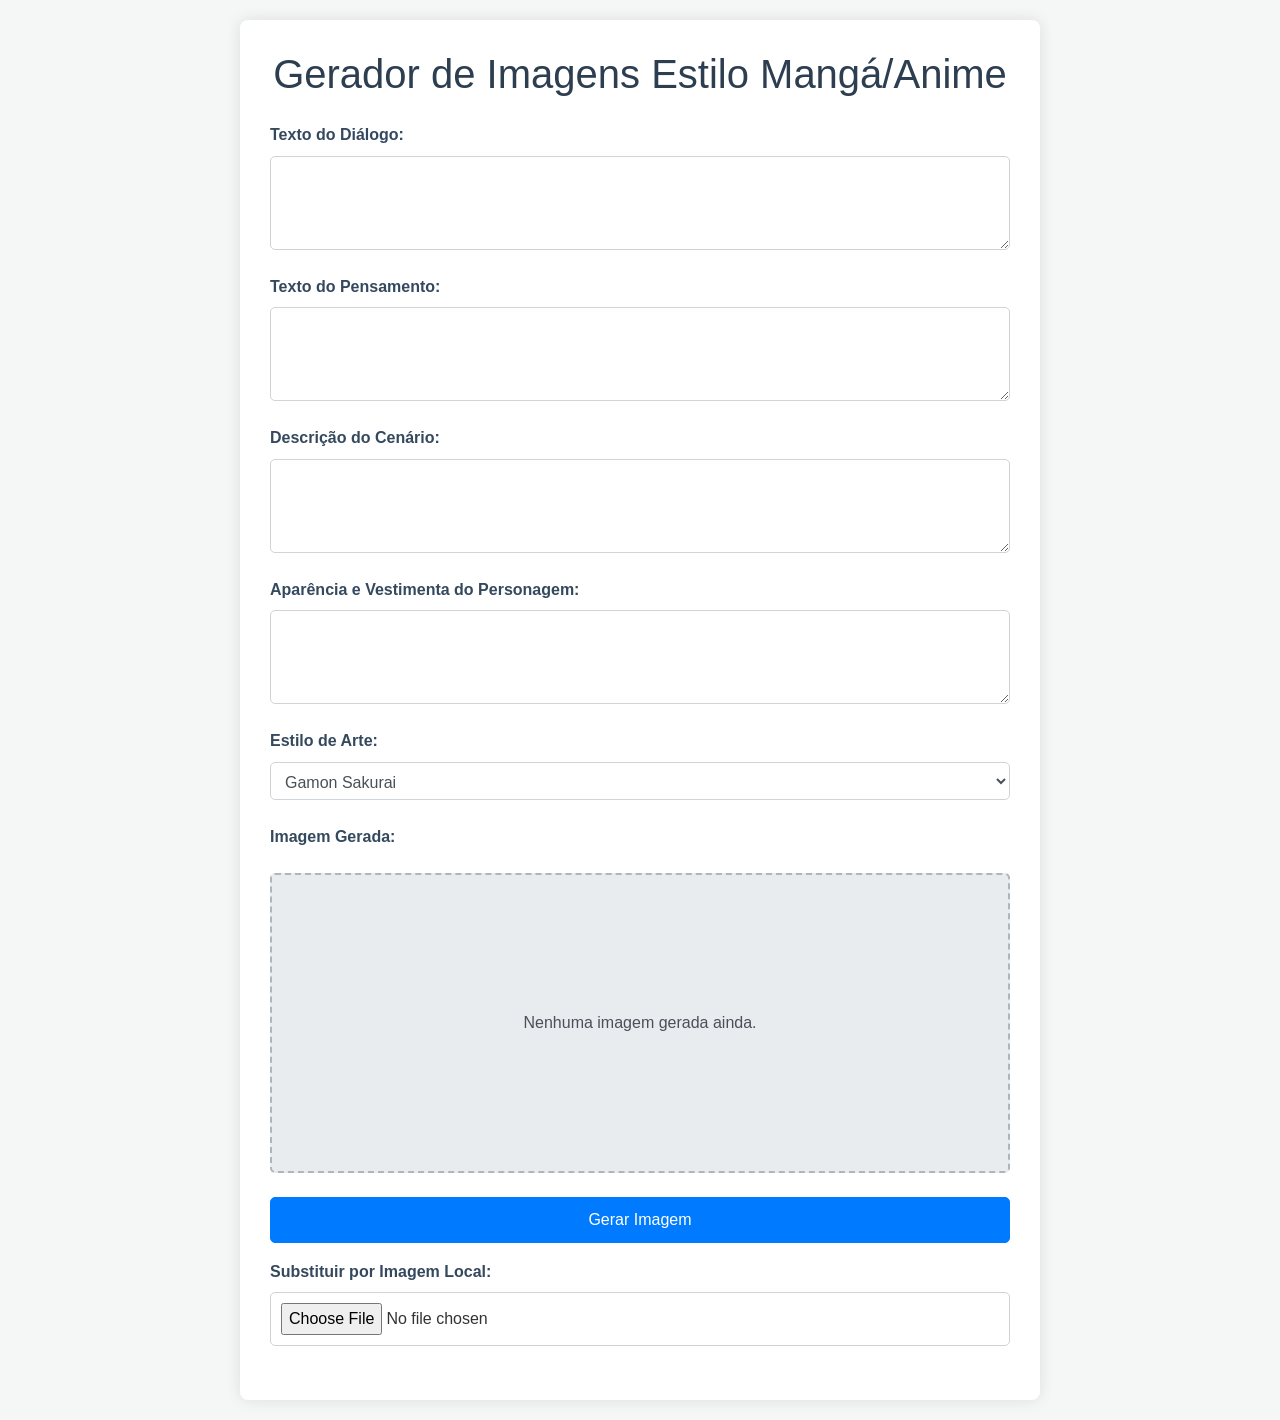
==== index.html @ a376202d "Jules was unable to complete the task in time. Please review the work done so far and provide feedba" ====
<!DOCTYPE html>
<html lang="pt-BR">
<head>
    <meta charset="UTF-8">
    <meta name="viewport" content="width=device-width, initial-scale=1.0">
    <title>Gerador de Imagens Estilo Mangá/Anime</title>
    <link href="https://stackpath.bootstrapcdn.com/bootstrap/4.5.2/css/bootstrap.min.css" rel="stylesheet">
    <link href="style.css" rel="stylesheet">
</head>
<body>
    <div class="container">
        <h1 class="text-center mb-4">Gerador de Imagens Estilo Mangá/Anime</h1>

        <div class="form-group">
            <label for="dialogueText">Texto do Diálogo:</label>
            <textarea id="dialogueText" class="form-control" rows="3"></textarea>
        </div>

        <div class="form-group">
            <label for="thoughtText">Texto do Pensamento:</label>
            <textarea id="thoughtText" class="form-control" rows="3"></textarea>
        </div>

        <div class="form-group">
            <label for="scenarioDescription">Descrição do Cenário:</label>
            <textarea id="scenarioDescription" class="form-control" rows="3"></textarea>
        </div>

        <div class="form-group">
            <label for="characterAppearance">Aparência e Vestimenta do Personagem:</label>
            <textarea id="characterAppearance" class="form-control" rows="3"></textarea>
        </div>

        <div class="form-group">
            <label for="artStyle">Estilo de Arte:</label>
            <select id="artStyle" class="form-control">
                <option>Gamon Sakurai</option>
                <option>Fotorrealista</option>
            </select>
        </div>

        <div class="form-group">
            <label>Imagem Gerada:</label>
            <div id="imageContainer"> <!-- Removed generated-image-container class, will be styled by ID -->
                <!-- A imagem gerada será exibida aqui -->
                <span>Nenhuma imagem gerada ainda.</span>
            </div>
        </div>

        <button id="generateImageButton" class="btn btn-primary btn-block mb-3">Gerar Imagem</button>

        <div class="form-group">
            <label for="uploadImage">Substituir por Imagem Local:</label>
            <input type="file" id="uploadImage" class="form-control-file">
        </div>
    </div>

    <script src="https://code.jquery.com/jquery-3.5.1.slim.min.js"></script>
    <script src="https://cdn.jsdelivr.net/npm/@popperjs/core@2.5.4/dist/umd/popper.min.js"></script>
    <script src="https://stackpath.bootstrapcdn.com/bootstrap/4.5.2/js/bootstrap.min.js"></script>
    <script src="script.js" defer></script>
</body>
</html>
---- style.css ----
/* General Body and Container Styling */
body {
    font-family: 'Segoe UI', Tahoma, Geneva, Verdana, sans-serif;
    background-color: #f4f7f6;
    color: #333;
    line-height: 1.6;
    margin: 0;
    padding-top: 20px; /* Adjusted for potential fixed navbar later */
    padding-bottom: 20px;
}

.container {
    max-width: 800px; /* Existing max-width */
    margin: 0 auto; /* Center the container */
    background-color: #ffffff;
    padding: 30px;
    border-radius: 8px;
    box-shadow: 0 0 15px rgba(0, 0, 0, 0.1);
}

/* Typography */
h1 {
    color: #2c3e50;
    text-align: center; /* Existing alignment */
    margin-bottom: 1.5em; /* Existing margin */
}

label {
    font-weight: bold;
    color: #34495e;
    margin-bottom: .5rem; /* Default Bootstrap margin */
}

/* Form Elements */
.form-control,
textarea,
select {
    border-radius: 5px;
    border: 1px solid #ced4da; /* Bootstrap default */
    padding: 10px;
    transition: border-color .15s ease-in-out, box-shadow .15s ease-in-out;
}

textarea.form-control {
    min-height: 80px;
    resize: vertical; /* Allow vertical resize only */
}

.form-control:focus,
textarea:focus,
select:focus {
    border-color: #80bdff; /* Bootstrap focus color */
    box-shadow: 0 0 0 .2rem rgba(0,123,255,.25); /* Bootstrap focus shadow */
}

.btn-primary {
    background-color: #007bff; /* Bootstrap primary */
    border-color: #007bff; /* Bootstrap primary */
    padding: 10px 15px;
    font-size: 1rem;
    border-radius: 5px;
    transition: background-color .15s ease-in-out, border-color .15s ease-in-out;
}

.btn-primary:hover {
    background-color: #0056b3;
    border-color: #0056b3;
}

.btn-primary:disabled {
    background-color: #6c757d;
    border-color: #6c757d;
}

.form-control-file {
    border: 1px solid #ced4da;
    padding: 10px;
    border-radius: 5px;
    background-color: #fff;
}

/* Image Display Area */
#imageContainer { /* This is the ID from index.html */
    width: 100%;
    min-height: 300px; /* Minimum height to maintain space */
    max-height: 512px; /* Max height to prevent overly large images */
    border: 2px dashed #adb5bd;
    display: flex;
    justify-content: center;
    align-items: center;
    margin-top: 15px; /* Existing margin-bottom is 20px, this is for top */
    margin-bottom: 20px; /* Existing margin */
    background-color: #e9ecef;
    border-radius: 5px;
    padding: 15px; /* Padding inside the container */
    overflow: hidden; /* Ensure image does not break container bounds */
    text-align: center; /* For messages */
}

#imageContainer img { /* Styling for the image itself if it's a direct child or descendant */
    max-width: 100%;
    max-height: 480px; /* Max height for the image, considering padding */
    height: auto; /* Maintain aspect ratio */
    display: block; /* Remove extra space below image */
    border-radius: 4px; /* Slight rounding of image corners */
}

#imageContainer span { /* Styling for loading/message text */
    font-size: 1rem;
    color: #495057;
}

/* Layout - Form Group Margins (Bootstrap already handles this well with mb-3) */
.form-group {
    margin-bottom: 1.5rem; /* Increase spacing slightly if desired */
}

/* Responsive adjustments */
@media (max-width: 768px) {
    .container {
        padding: 20px;
    }
    h1 {
        font-size: 1.8rem;
    }
}

@media (max-width: 576px) {
    #imageContainer {
        min-height: 200px;
    }
    h1 {
        font-size: 1.5rem;
    }
    .btn-primary {
        font-size: 0.9rem;
    }
}
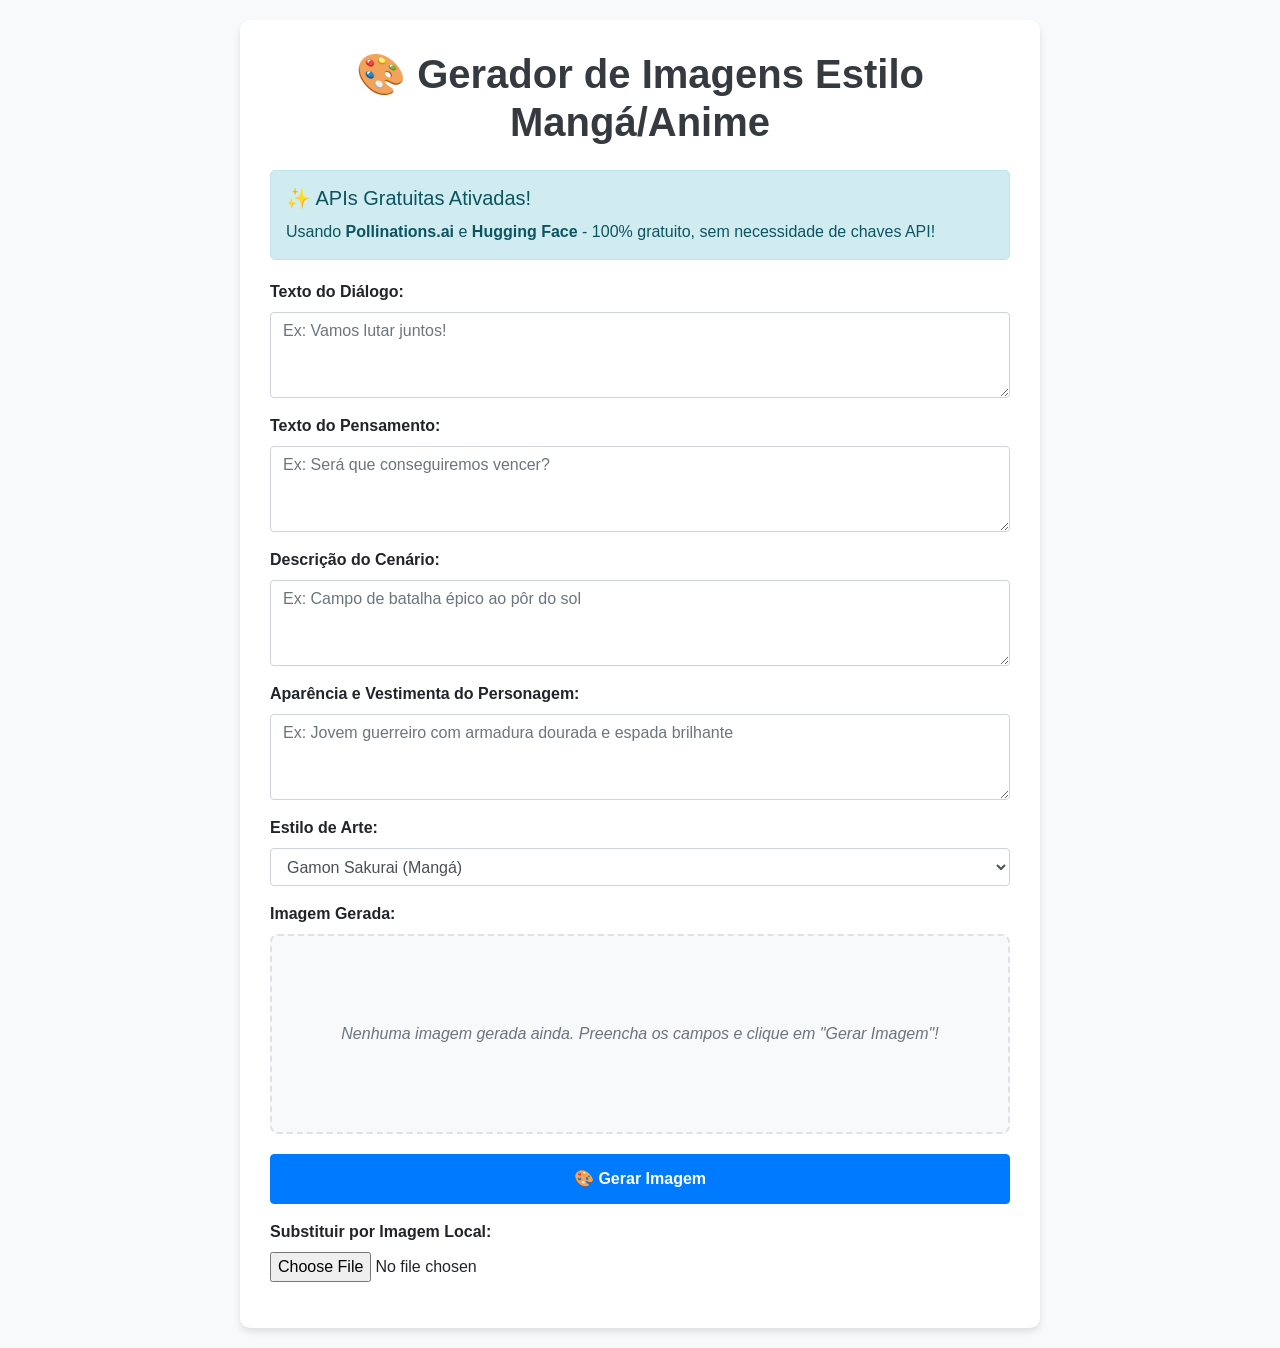
==== commit cf2eaa6e: "Update index.html" ====
--- a/index.html
+++ b/index.html
@@ -5,59 +5,390 @@
     <meta name="viewport" content="width=device-width, initial-scale=1.0">
     <title>Gerador de Imagens Estilo Mangá/Anime</title>
     <link href="https://stackpath.bootstrapcdn.com/bootstrap/4.5.2/css/bootstrap.min.css" rel="stylesheet">
-    <link href="style.css" rel="stylesheet">
+    <style>
+        body {
+            background-color: #f8f9fa;
+            padding: 20px 0;
+        }
+        .container {
+            background: white;
+            padding: 30px;
+            border-radius: 10px;
+            box-shadow: 0 4px 6px rgba(0, 0, 0, 0.1);
+            max-width: 800px;
+        }
+        h1 {
+            color: #343a40;
+            margin-bottom: 30px;
+            font-weight: bold;
+        }
+        #imageContainer {
+            min-height: 200px;
+            border: 2px dashed #dee2e6;
+            border-radius: 8px;
+            display: flex;
+            align-items: center;
+            justify-content: center;
+            background-color: #f8f9fa;
+            margin-bottom: 20px;
+            position: relative;
+        }
+        #imageContainer img {
+            max-width: 100%;
+            max-height: 500px;
+            border-radius: 8px;
+            box-shadow: 0 4px 8px rgba(0,0,0,0.2);
+        }
+        #imageContainer .status-text {
+            color: #6c757d;
+            font-style: italic;
+            text-align: center;
+            padding: 20px;
+        }
+        #imageContainer .loading {
+            color: #007bff;
+            font-weight: bold;
+        }
+        #imageContainer .error {
+            color: #dc3545;
+        }
+        #imageContainer .success {
+            color: #28a745;
+        }
+        .btn-primary {
+            background-color: #007bff;
+            border-color: #007bff;
+            font-weight: bold;
+            padding: 12px;
+        }
+        .btn-primary:hover:not(:disabled) {
+            background-color: #0056b3;
+            border-color: #0056b3;
+        }
+        .btn-primary:disabled {
+            background-color: #6c757d;
+            border-color: #6c757d;
+        }
+        .api-status {
+            background-color: #d1ecf1;
+            border: 1px solid #bee5eb;
+            color: #0c5460;
+            padding: 15px;
+            border-radius: 5px;
+            margin-bottom: 20px;
+        }
+        .api-status h5 {
+            margin-bottom: 10px;
+            color: #0c5460;
+        }
+        textarea {
+            resize: vertical;
+        }
+    </style>
 </head>
 <body>
     <div class="container">
-        <h1 class="text-center mb-4">Gerador de Imagens Estilo Mangá/Anime</h1>
-
-        <div class="form-group">
-            <label for="dialogueText">Texto do Diálogo:</label>
-            <textarea id="dialogueText" class="form-control" rows="3"></textarea>
-        </div>
-
-        <div class="form-group">
-            <label for="thoughtText">Texto do Pensamento:</label>
-            <textarea id="thoughtText" class="form-control" rows="3"></textarea>
-        </div>
-
-        <div class="form-group">
-            <label for="scenarioDescription">Descrição do Cenário:</label>
-            <textarea id="scenarioDescription" class="form-control" rows="3"></textarea>
-        </div>
-
-        <div class="form-group">
-            <label for="characterAppearance">Aparência e Vestimenta do Personagem:</label>
-            <textarea id="characterAppearance" class="form-control" rows="3"></textarea>
-        </div>
-
-        <div class="form-group">
-            <label for="artStyle">Estilo de Arte:</label>
+        <h1 class="text-center mb-4">🎨 Gerador de Imagens Estilo Mangá/Anime</h1>
+        
+        <div class="api-status">
+            <h5>✨ APIs Gratuitas Ativadas!</h5>
+            <p class="mb-0">Usando <strong>Pollinations.ai</strong> e <strong>Hugging Face</strong> - 100% gratuito, sem necessidade de chaves API!</p>
+        </div>
+
+        <div class="form-group">
+            <label for="dialogueText"><strong>Texto do Diálogo:</strong></label>
+            <textarea id="dialogueText" class="form-control" rows="3" placeholder="Ex: Vamos lutar juntos!"></textarea>
+        </div>
+        
+        <div class="form-group">
+            <label for="thoughtText"><strong>Texto do Pensamento:</strong></label>
+            <textarea id="thoughtText" class="form-control" rows="3" placeholder="Ex: Será que conseguiremos vencer?"></textarea>
+        </div>
+        
+        <div class="form-group">
+            <label for="scenarioDescription"><strong>Descrição do Cenário:</strong></label>
+            <textarea id="scenarioDescription" class="form-control" rows="3" placeholder="Ex: Campo de batalha épico ao pôr do sol"></textarea>
+        </div>
+        
+        <div class="form-group">
+            <label for="characterAppearance"><strong>Aparência e Vestimenta do Personagem:</strong></label>
+            <textarea id="characterAppearance" class="form-control" rows="3" placeholder="Ex: Jovem guerreiro com armadura dourada e espada brilhante"></textarea>
+        </div>
+        
+        <div class="form-group">
+            <label for="artStyle"><strong>Estilo de Arte:</strong></label>
             <select id="artStyle" class="form-control">
-                <option>Gamon Sakurai</option>
-                <option>Fotorrealista</option>
+                <option value="manga">Gamon Sakurai (Mangá)</option>
+                <option value="realistic">Fotorrealista</option>
+                <option value="anime">Anime Moderno</option>
+                <option value="fantasy">Fantasy Art</option>
             </select>
         </div>
-
-        <div class="form-group">
-            <label>Imagem Gerada:</label>
-            <div id="imageContainer"> <!-- Removed generated-image-container class, will be styled by ID -->
-                <!-- A imagem gerada será exibida aqui -->
-                <span>Nenhuma imagem gerada ainda.</span>
+        
+        <div class="form-group">
+            <label><strong>Imagem Gerada:</strong></label>
+            <div id="imageContainer">
+                <span class="status-text">Nenhuma imagem gerada ainda. Preencha os campos e clique em "Gerar Imagem"!</span>
             </div>
         </div>
-
-        <button id="generateImageButton" class="btn btn-primary btn-block mb-3">Gerar Imagem</button>
-
-        <div class="form-group">
-            <label for="uploadImage">Substituir por Imagem Local:</label>
-            <input type="file" id="uploadImage" class="form-control-file">
+        
+        <button id="generateImageButton" class="btn btn-primary btn-block mb-3">
+            🎨 Gerar Imagem
+        </button>
+        
+        <div class="form-group">
+            <label for="uploadImage"><strong>Substituir por Imagem Local:</strong></label>
+            <input type="file" id="uploadImage" class="form-control-file" accept="image/*">
         </div>
     </div>
 
     <script src="https://code.jquery.com/jquery-3.5.1.slim.min.js"></script>
     <script src="https://cdn.jsdelivr.net/npm/@popperjs/core@2.5.4/dist/umd/popper.min.js"></script>
     <script src="https://stackpath.bootstrapcdn.com/bootstrap/4.5.2/js/bootstrap.min.js"></script>
-    <script src="script.js" defer></script>
+    
+    <script>
+        // NOVO SCRIPT COM APIs GRATUITAS - NÃO PRECISA DE CHAVE API!
+        document.addEventListener('DOMContentLoaded', () => {
+            console.log('🎨 Gerador de Mangá Carregado - APIs Gratuitas Ativadas!');
+            
+            // Elementos do DOM
+            const dialogueTextElement = document.getElementById('dialogueText');
+            const thoughtTextElement = document.getElementById('thoughtText');
+            const scenarioDescriptionElement = document.getElementById('scenarioDescription');
+            const characterAppearanceElement = document.getElementById('characterAppearance');
+            const artStyleElement = document.getElementById('artStyle');
+            const generateImageButton = document.getElementById('generateImageButton');
+            const imageContainer = document.getElementById('imageContainer');
+            const uploadImageElement = document.getElementById('uploadImage');
+
+            // Função para exibir conteúdo no container de imagem
+            function displayInImageContainer(options = {}) {
+                const { imageUrl, isLoading = false, message = '', altText = 'Imagem Gerada', isError = false, isSuccess = false } = options;
+
+                if (!imageContainer) {
+                    console.error("Elemento 'imageContainer' não encontrado.");
+                    return;
+                }
+
+                if (isLoading) {
+                    imageContainer.innerHTML = '<span class="status-text loading">🎨 Gerando imagem, por favor aguarde...</span>';
+                } else if (imageUrl) {
+                    imageContainer.innerHTML = `<img src="${imageUrl}" alt="${altText}">`;
+                } else if (message) {
+                    let className = 'status-text';
+                    if (isError) className += ' error';
+                    if (isSuccess) className += ' success';
+                    imageContainer.innerHTML = `<span class="${className}">${message}</span>`;
+                } else {
+                    imageContainer.innerHTML = '<span class="status-text">Não foi possível exibir a imagem.</span>';
+                }
+            }
+
+            // Função para gerar imagem com Pollinations.ai (gratuita)
+            async function generateImageWithPollinations(prompt) {
+                try {
+                    console.log('🎨 Tentando Pollinations.ai...');
+                    const encodedPrompt = encodeURIComponent(prompt);
+                    const seed = Math.floor(Math.random() * 1000000);
+                    const imageUrl = `https://image.pollinations.ai/prompt/${encodedPrompt}?width=512&height=512&seed=${seed}&model=flux`;
+                    
+                    return new Promise((resolve, reject) => {
+                        const img = new Image();
+                        img.onload = () => {
+                            console.log('✅ Pollinations.ai funcionou!');
+                            resolve(imageUrl);
+                        };
+                        img.onerror = () => {
+                            console.log('❌ Pollinations.ai falhou');
+                            reject(new Error('Falha ao carregar imagem do Pollinations'));
+                        };
+                        // Timeout de 15 segundos
+                        setTimeout(() => {
+                            reject(new Error('Timeout do Pollinations'));
+                        }, 15000);
+                        img.src = imageUrl;
+                    });
+                } catch (error) {
+                    console.error('Erro Pollinations:', error);
+                    throw error;
+                }
+            }
+
+            // Função para gerar imagem com Hugging Face (gratuita)
+            async function generateImageWithHuggingFace(prompt) {
+                try {
+                    console.log('🤖 Tentando Hugging Face...');
+                    const response = await fetch(
+                        "https://api-inference.huggingface.co/models/stabilityai/stable-diffusion-2-1",
+                        {
+                            headers: {
+                                "Content-Type": "application/json",
+                            },
+                            method: "POST",
+                            body: JSON.stringify({
+                                inputs: prompt,
+                                parameters: {
+                                    negative_prompt: "blurry, low quality, distorted, ugly, bad anatomy",
+                                    num_inference_steps: 30,
+                                    guidance_scale: 7.5
+                                }
+                            }),
+                        }
+                    );
+
+                    if (!response.ok) {
+                        throw new Error(`Erro HTTP: ${response.status}`);
+                    }
+
+                    const blob = await response.blob();
+                    console.log('✅ Hugging Face funcionou!');
+                    return URL.createObjectURL(blob);
+                } catch (error) {
+                    console.error('❌ Erro Hugging Face:', error);
+                    throw error;
+                }
+            }
+
+            // Event listener para o botão "Gerar Imagem"
+            if (generateImageButton) {
+                generateImageButton.addEventListener('click', async () => {
+                    generateImageButton.disabled = true;
+                    displayInImageContainer({ isLoading: true });
+
+                    try {
+                        // Coletar dados dos campos
+                        const dialogo = dialogueTextElement ? dialogueTextElement.value.trim() : '';
+                        const pensamento = thoughtTextElement ? thoughtTextElement.value.trim() : '';
+                        const cenario = scenarioDescriptionElement ? scenarioDescriptionElement.value.trim() : '';
+                        const personagem = characterAppearanceElement ? characterAppearanceElement.value.trim() : '';
+                        const estilo = artStyleElement ? artStyleElement.value : 'manga';
+
+                        // Construir prompt
+                        let promptText = '';
+                        
+                        if (cenario) {
+                            promptText += cenario;
+                        }
+                        if (personagem) {
+                            promptText += (promptText ? ', ' : '') + personagem;
+                        }
+                        if (dialogo) {
+                            promptText += (promptText ? ', ' : '') + `character speaking: "${dialogo}"`;
+                        }
+                        if (pensamento) {
+                            promptText += (promptText ? ', ' : '') + `character thinking: "${pensamento}"`;
+                        }
+
+                        // Prompt padrão se nada foi preenchido
+                        if (!promptText.trim()) {
+                            promptText = "anime character, manga style, detailed artwork";
+                        }
+
+                        // Adicionar estilo específico
+                        switch(estilo) {
+                            case "manga":
+                                promptText += ", manga style by Gamon Sakurai, black and white manga art, detailed lineart, shonen manga";
+                                break;
+                            case "realistic":
+                                promptText += ", photorealistic, detailed, high quality, realistic photography";
+                                break;
+                            case "anime":
+                                promptText += ", modern anime style, colorful, detailed anime art, studio quality";
+                                break;
+                            case "fantasy":
+                                promptText += ", fantasy art, magical, epic, detailed fantasy illustration, vibrant colors";
+                                break;
+                            default:
+                                promptText += ", detailed artwork, high quality";
+                        }
+
+                        console.log("🎨 Gerando imagem com prompt:", promptText);
+
+                        let imageUrl = null;
+                        let errors = [];
+
+                        // Tentar Pollinations primeiro
+                        try {
+                            imageUrl = await generateImageWithPollinations(promptText);
+                        } catch (error) {
+                            errors.push(`Pollinations: ${error.message}`);
+                        }
+                        
+                        // Se falhou, tentar Hugging Face
+                        if (!imageUrl) {
+                            try {
+                                imageUrl = await generateImageWithHuggingFace(promptText);
+                            } catch (error) {
+                                errors.push(`Hugging Face: ${error.message}`);
+                            }
+                        }
+
+                        if (imageUrl) {
+                            displayInImageContainer({ 
+                                imageUrl: imageUrl, 
+                                altText: "Imagem Gerada - Estilo Mangá/Anime"
+                            });
+                        } else {
+                            console.error('Todas as APIs falharam:', errors);
+                            displayInImageContainer({ 
+                                message: "❌ Erro ao gerar imagem. Tente novamente em alguns minutos. As APIs gratuitas podem ter limitações temporárias.", 
+                                isError: true 
+                            });
+                        }
+
+                    } catch (error) {
+                        console.error("Erro geral:", error);
+                        displayInImageContainer({ 
+                            message: `❌ Erro inesperado: ${error.message}`, 
+                            isError: true 
+                        });
+                    } finally {
+                        generateImageButton.disabled = false;
+                    }
+                });
+            }
+
+            // Event listener para upload de arquivo
+            if (uploadImageElement) {
+                uploadImageElement.addEventListener('change', (event) => {
+                    const file = event.target.files[0];
+                    if (file) {
+                        const reader = new FileReader();
+                        reader.onload = (e) => {
+                            displayInImageContainer({ 
+                                imageUrl: e.target.result, 
+                                altText: "Imagem Carregada pelo Usuário" 
+                            });
+                        }
+                        reader.onerror = (error) => {
+                            console.error("Erro ao ler arquivo:", error);
+                            displayInImageContainer({ 
+                                message: "❌ Erro ao carregar imagem local.", 
+                                isError: true 
+                            });
+                        };
+                        reader.readAsDataURL(file);
+                    }
+                });
+            }
+
+            // Teste de conectividade
+            async function testAPIs() {
+                console.log("🔍 Testando conectividade das APIs...");
+                try {
+                    const testResponse = await fetch("https://image.pollinations.ai/prompt/test?width=10&height=10", { method: 'HEAD' });
+                    if (testResponse.ok) {
+                        console.log("✅ Pollinations.ai disponível");
+                    }
+                } catch (error) {
+                    console.log("⚠️ Pollinations.ai pode estar indisponível:", error.message);
+                }
+            }
+
+            // Inicializar
+            testAPIs();
+            console.log("🚀 Sistema pronto! Nenhuma chave API necessária!");
+        });
+    </script>
 </body>
 </html>
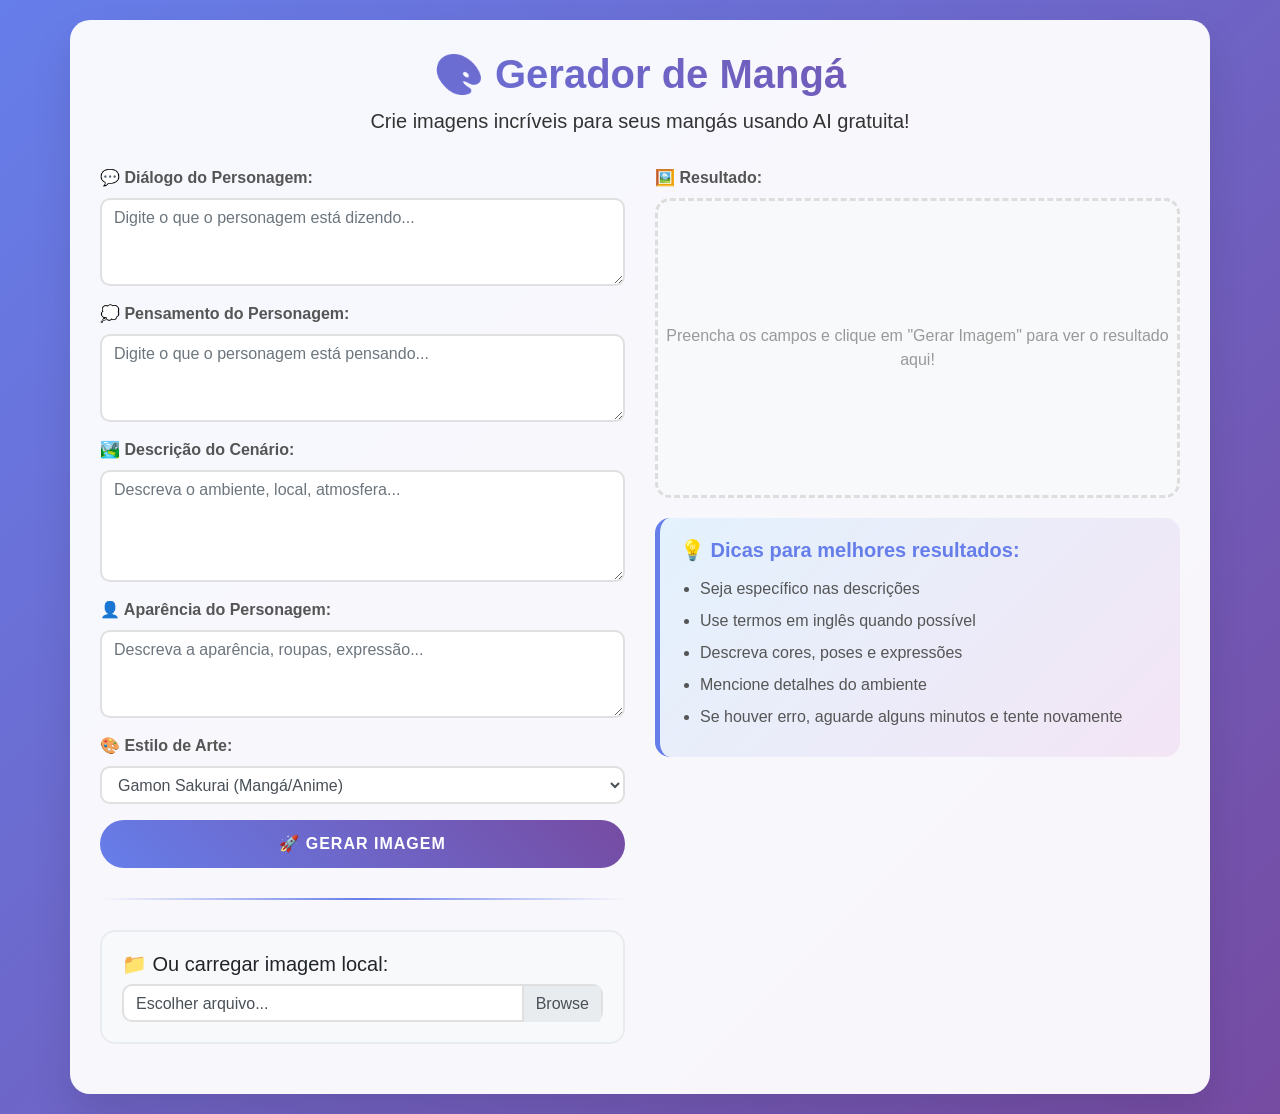
==== commit 718b853d: "Update index.html" ====
--- a/index.html
+++ b/index.html
@@ -3,155 +3,248 @@
 <head>
     <meta charset="UTF-8">
     <meta name="viewport" content="width=device-width, initial-scale=1.0">
-    <title>Gerador de Imagens Estilo Mangá/Anime</title>
+    <title>Gerador de Mangá</title>
     <link href="https://stackpath.bootstrapcdn.com/bootstrap/4.5.2/css/bootstrap.min.css" rel="stylesheet">
     <style>
         body {
-            background-color: #f8f9fa;
-            padding: 20px 0;
-        }
+            background: linear-gradient(135deg, #667eea 0%, #764ba2 100%);
+            min-height: 100vh;
+            font-family: 'Arial', sans-serif;
+        }
+        
         .container {
-            background: white;
+            background: rgba(255, 255, 255, 0.95);
+            border-radius: 20px;
+            box-shadow: 0 20px 40px rgba(0,0,0,0.1);
             padding: 30px;
+            margin-top: 20px;
+            margin-bottom: 20px;
+        }
+        
+        .header {
+            text-align: center;
+            margin-bottom: 30px;
+            color: #333;
+        }
+        
+        .header h1 {
+            font-size: 2.5rem;
+            font-weight: bold;
+            background: linear-gradient(45deg, #667eea, #764ba2);
+            -webkit-background-clip: text;
+            -webkit-text-fill-color: transparent;
+            background-clip: text;
+        }
+        
+        .form-group label {
+            font-weight: 600;
+            color: #555;
+            margin-bottom: 8px;
+        }
+        
+        .form-control, .form-control:focus {
             border-radius: 10px;
-            box-shadow: 0 4px 6px rgba(0, 0, 0, 0.1);
-            max-width: 800px;
-        }
-        h1 {
-            color: #343a40;
-            margin-bottom: 30px;
-            font-weight: bold;
-        }
-        #imageContainer {
-            min-height: 200px;
-            border: 2px dashed #dee2e6;
-            border-radius: 8px;
+            border: 2px solid #e0e0e0;
+            transition: all 0.3s ease;
+        }
+        
+        .form-control:focus {
+            border-color: #667eea;
+            box-shadow: 0 0 0 0.2rem rgba(102, 126, 234, 0.25);
+        }
+        
+        .btn-primary {
+            background: linear-gradient(45deg, #667eea, #764ba2);
+            border: none;
+            border-radius: 25px;
+            padding: 12px 30px;
+            font-weight: 600;
+            transition: all 0.3s ease;
+            text-transform: uppercase;
+            letter-spacing: 1px;
+        }
+        
+        .btn-primary:hover {
+            transform: translateY(-2px);
+            box-shadow: 0 10px 20px rgba(102, 126, 234, 0.3);
+        }
+        
+        .btn-primary:disabled {
+            background: #ccc;
+            transform: none;
+            box-shadow: none;
+        }
+        
+        .image-container {
+            min-height: 300px;
+            border: 3px dashed #ddd;
+            border-radius: 15px;
             display: flex;
             align-items: center;
             justify-content: center;
-            background-color: #f8f9fa;
-            margin-bottom: 20px;
-            position: relative;
-        }
-        #imageContainer img {
+            background: #f8f9fa;
+            transition: all 0.3s ease;
+        }
+        
+        .image-container:hover {
+            border-color: #667eea;
+            background: #f0f4ff;
+        }
+        
+        .image-container img {
             max-width: 100%;
             max-height: 500px;
-            border-radius: 8px;
-            box-shadow: 0 4px 8px rgba(0,0,0,0.2);
-        }
-        #imageContainer .status-text {
-            color: #6c757d;
-            font-style: italic;
-            text-align: center;
+            border-radius: 10px;
+            box-shadow: 0 10px 30px rgba(0,0,0,0.2);
+        }
+        
+        .upload-section {
+            background: #f8f9fa;
+            border-radius: 15px;
             padding: 20px;
-        }
-        #imageContainer .loading {
-            color: #007bff;
-            font-weight: bold;
-        }
-        #imageContainer .error {
-            color: #dc3545;
-        }
-        #imageContainer .success {
-            color: #28a745;
-        }
-        .btn-primary {
-            background-color: #007bff;
-            border-color: #007bff;
-            font-weight: bold;
-            padding: 12px;
-        }
-        .btn-primary:hover:not(:disabled) {
-            background-color: #0056b3;
-            border-color: #0056b3;
-        }
-        .btn-primary:disabled {
-            background-color: #6c757d;
-            border-color: #6c757d;
-        }
-        .api-status {
-            background-color: #d1ecf1;
-            border: 1px solid #bee5eb;
-            color: #0c5460;
-            padding: 15px;
-            border-radius: 5px;
-            margin-bottom: 20px;
-        }
-        .api-status h5 {
-            margin-bottom: 10px;
-            color: #0c5460;
-        }
-        textarea {
-            resize: vertical;
+            margin: 20px 0;
+            border: 2px solid #e9ecef;
+        }
+        
+        .custom-file-input:focus ~ .custom-file-label {
+            border-color: #667eea;
+            box-shadow: 0 0 0 0.2rem rgba(102, 126, 234, 0.25);
+        }
+        
+        .custom-file-label {
+            border-radius: 10px;
+            border: 2px solid #e0e0e0;
+        }
+        
+        .loading-text {
+            color: #667eea;
+            font-weight: 600;
+            animation: pulse 1.5s infinite;
+        }
+        
+        @keyframes pulse {
+            0% { opacity: 1; }
+            50% { opacity: 0.5; }
+            100% { opacity: 1; }
+        }
+        
+        .section-divider {
+            height: 2px;
+            background: linear-gradient(90deg, transparent, #667eea, transparent);
+            margin: 30px 0;
+        }
+        
+        .tips-box {
+            background: linear-gradient(135deg, #e3f2fd 0%, #f3e5f5 100%);
+            border-radius: 15px;
+            padding: 20px;
+            margin: 20px 0;
+            border-left: 5px solid #667eea;
+        }
+        
+        .tips-box h5 {
+            color: #667eea;
+            font-weight: 600;
+            margin-bottom: 15px;
+        }
+        
+        .tips-box ul {
+            margin: 0;
+            padding-left: 20px;
+        }
+        
+        .tips-box li {
+            margin-bottom: 8px;
+            color: #555;
         }
     </style>
 </head>
 <body>
     <div class="container">
-        <h1 class="text-center mb-4">🎨 Gerador de Imagens Estilo Mangá/Anime</h1>
-        
-        <div class="api-status">
-            <h5>✨ APIs Gratuitas Ativadas!</h5>
-            <p class="mb-0">Usando <strong>Pollinations.ai</strong> e <strong>Hugging Face</strong> - 100% gratuito, sem necessidade de chaves API!</p>
+        <div class="header">
+            <h1>🎨 Gerador de Mangá</h1>
+            <p class="lead">Crie imagens incríveis para seus mangás usando AI gratuita!</p>
         </div>
 
-        <div class="form-group">
-            <label for="dialogueText"><strong>Texto do Diálogo:</strong></label>
-            <textarea id="dialogueText" class="form-control" rows="3" placeholder="Ex: Vamos lutar juntos!"></textarea>
-        </div>
-        
-        <div class="form-group">
-            <label for="thoughtText"><strong>Texto do Pensamento:</strong></label>
-            <textarea id="thoughtText" class="form-control" rows="3" placeholder="Ex: Será que conseguiremos vencer?"></textarea>
-        </div>
-        
-        <div class="form-group">
-            <label for="scenarioDescription"><strong>Descrição do Cenário:</strong></label>
-            <textarea id="scenarioDescription" class="form-control" rows="3" placeholder="Ex: Campo de batalha épico ao pôr do sol"></textarea>
-        </div>
-        
-        <div class="form-group">
-            <label for="characterAppearance"><strong>Aparência e Vestimenta do Personagem:</strong></label>
-            <textarea id="characterAppearance" class="form-control" rows="3" placeholder="Ex: Jovem guerreiro com armadura dourada e espada brilhante"></textarea>
-        </div>
-        
-        <div class="form-group">
-            <label for="artStyle"><strong>Estilo de Arte:</strong></label>
-            <select id="artStyle" class="form-control">
-                <option value="manga">Gamon Sakurai (Mangá)</option>
-                <option value="realistic">Fotorrealista</option>
-                <option value="anime">Anime Moderno</option>
-                <option value="fantasy">Fantasy Art</option>
-            </select>
-        </div>
-        
-        <div class="form-group">
-            <label><strong>Imagem Gerada:</strong></label>
-            <div id="imageContainer">
-                <span class="status-text">Nenhuma imagem gerada ainda. Preencha os campos e clique em "Gerar Imagem"!</span>
+        <div class="row">
+            <div class="col-md-6">
+                <div class="form-group">
+                    <label for="dialogueText">💬 Diálogo do Personagem:</label>
+                    <textarea id="dialogueText" class="form-control" rows="3" placeholder="Digite o que o personagem está dizendo..."></textarea>
+                </div>
+
+                <div class="form-group">
+                    <label for="thoughtText">💭 Pensamento do Personagem:</label>
+                    <textarea id="thoughtText" class="form-control" rows="3" placeholder="Digite o que o personagem está pensando..."></textarea>
+                </div>
+
+                <div class="form-group">
+                    <label for="scenarioDescription">🏞️ Descrição do Cenário:</label>
+                    <textarea id="scenarioDescription" class="form-control" rows="4" placeholder="Descreva o ambiente, local, atmosfera..."></textarea>
+                </div>
+
+                <div class="form-group">
+                    <label for="characterAppearance">👤 Aparência do Personagem:</label>
+                    <textarea id="characterAppearance" class="form-control" rows="3" placeholder="Descreva a aparência, roupas, expressão..."></textarea>
+                </div>
+
+                <div class="form-group">
+                    <label for="artStyle">🎨 Estilo de Arte:</label>
+                    <select id="artStyle" class="form-control">
+                        <option value="Gamon Sakurai">Gamon Sakurai (Mangá/Anime)</option>
+                        <option value="Fotorrealista">Fotorrealista</option>
+                        <option value="Padrao">Padrão (Artístico)</option>
+                    </select>
+                </div>
+
+                <button id="generateImageButton" class="btn btn-primary btn-block">
+                    🚀 Gerar Imagem
+                </button>
+
+                <div class="section-divider"></div>
+
+                <div class="upload-section">
+                    <h5>📁 Ou carregar imagem local:</h5>
+                    <div class="custom-file">
+                        <input type="file" class="custom-file-input" id="uploadImage" accept="image/*">
+                        <label class="custom-file-label" for="uploadImage">Escolher arquivo...</label>
+                    </div>
+                </div>
+            </div>
+
+            <div class="col-md-6">
+                <div class="form-group">
+                    <label>🖼️ Resultado:</label>
+                    <div id="imageContainer" class="image-container">
+                        <span style="color: #999; text-align: center;">
+                            Preencha os campos e clique em "Gerar Imagem" para ver o resultado aqui!
+                        </span>
+                    </div>
+                </div>
+
+                <div class="tips-box">
+                    <h5>💡 Dicas para melhores resultados:</h5>
+                    <ul>
+                        <li>Seja específico nas descrições</li>
+                        <li>Use termos em inglês quando possível</li>
+                        <li>Descreva cores, poses e expressões</li>
+                        <li>Mencione detalhes do ambiente</li>
+                        <li>Se houver erro, aguarde alguns minutos e tente novamente</li>
+                    </ul>
+                </div>
             </div>
         </div>
-        
-        <button id="generateImageButton" class="btn btn-primary btn-block mb-3">
-            🎨 Gerar Imagem
-        </button>
-        
-        <div class="form-group">
-            <label for="uploadImage"><strong>Substituir por Imagem Local:</strong></label>
-            <input type="file" id="uploadImage" class="form-control-file" accept="image/*">
-        </div>
     </div>
 
+    <!-- Bootstrap JS -->
     <script src="https://code.jquery.com/jquery-3.5.1.slim.min.js"></script>
     <script src="https://cdn.jsdelivr.net/npm/@popperjs/core@2.5.4/dist/umd/popper.min.js"></script>
     <script src="https://stackpath.bootstrapcdn.com/bootstrap/4.5.2/js/bootstrap.min.js"></script>
-    
+
+    <!-- JavaScript integrado - APIs GRATUITAS -->
     <script>
-        // NOVO SCRIPT COM APIs GRATUITAS - NÃO PRECISA DE CHAVE API!
         document.addEventListener('DOMContentLoaded', () => {
-            console.log('🎨 Gerador de Mangá Carregado - APIs Gratuitas Ativadas!');
-            
-            // Elementos do DOM
+            // Referências dos elementos HTML
             const dialogueTextElement = document.getElementById('dialogueText');
             const thoughtTextElement = document.getElementById('thoughtText');
             const scenarioDescriptionElement = document.getElementById('scenarioDescription');
@@ -163,63 +256,52 @@
 
             // Função para exibir conteúdo no container de imagem
             function displayInImageContainer(options = {}) {
-                const { imageUrl, isLoading = false, message = '', altText = 'Imagem Gerada', isError = false, isSuccess = false } = options;
+                const { imageUrl, isLoading = false, message = '', altText = 'Imagem Exibida' } = options;
 
                 if (!imageContainer) {
-                    console.error("Elemento 'imageContainer' não encontrado.");
+                    console.error("Element with ID 'imageContainer' not found.");
                     return;
                 }
 
                 if (isLoading) {
-                    imageContainer.innerHTML = '<span class="status-text loading">🎨 Gerando imagem, por favor aguarde...</span>';
+                    imageContainer.innerHTML = '<span class="loading-text">🎨 Gerando imagem, por favor aguarde...</span>';
                 } else if (imageUrl) {
-                    imageContainer.innerHTML = `<img src="${imageUrl}" alt="${altText}">`;
+                    imageContainer.innerHTML = `<img src="${imageUrl}" alt="${altText}" style="max-width: 100%; height: auto;">`;
                 } else if (message) {
-                    let className = 'status-text';
-                    if (isError) className += ' error';
-                    if (isSuccess) className += ' success';
-                    imageContainer.innerHTML = `<span class="${className}">${message}</span>`;
+                    imageContainer.innerHTML = `<span style="color: #dc3545;">${message}</span>`;
                 } else {
-                    imageContainer.innerHTML = '<span class="status-text">Não foi possível exibir a imagem.</span>';
+                    imageContainer.innerHTML = '<span style="color: #999;">Não foi possível exibir a imagem.</span>';
                 }
             }
 
-            // Função para gerar imagem com Pollinations.ai (gratuita)
+            // Função para gerar imagem usando Pollinations.ai (100% GRATUITA)
             async function generateImageWithPollinations(prompt) {
                 try {
-                    console.log('🎨 Tentando Pollinations.ai...');
+                    console.log('🎯 Usando Pollinations.ai (gratuita)');
                     const encodedPrompt = encodeURIComponent(prompt);
                     const seed = Math.floor(Math.random() * 1000000);
-                    const imageUrl = `https://image.pollinations.ai/prompt/${encodedPrompt}?width=512&height=512&seed=${seed}&model=flux`;
+                    const imageUrl = `https://image.pollinations.ai/prompt/${encodedPrompt}?width=768&height=768&seed=${seed}&model=flux&nologo=true`;
                     
-                    return new Promise((resolve, reject) => {
-                        const img = new Image();
-                        img.onload = () => {
-                            console.log('✅ Pollinations.ai funcionou!');
-                            resolve(imageUrl);
-                        };
-                        img.onerror = () => {
-                            console.log('❌ Pollinations.ai falhou');
-                            reject(new Error('Falha ao carregar imagem do Pollinations'));
-                        };
-                        // Timeout de 15 segundos
-                        setTimeout(() => {
-                            reject(new Error('Timeout do Pollinations'));
-                        }, 15000);
-                        img.src = imageUrl;
-                    });
+                    // Verificar se a imagem foi gerada
+                    const response = await fetch(imageUrl, { method: 'HEAD' });
+                    if (response.ok) {
+                        console.log('✅ Pollinations.ai funcionou!');
+                        return imageUrl;
+                    } else {
+                        throw new Error('Pollinations indisponível');
+                    }
                 } catch (error) {
-                    console.error('Erro Pollinations:', error);
-                    throw error;
+                    console.error('❌ Erro Pollinations:', error);
+                    return null;
                 }
             }
 
-            // Função para gerar imagem com Hugging Face (gratuita)
+            // Função alternativa usando Hugging Face (GRATUITA com rate limit)
             async function generateImageWithHuggingFace(prompt) {
                 try {
-                    console.log('🤖 Tentando Hugging Face...');
+                    console.log('🤗 Tentando Hugging Face (gratuita)');
                     const response = await fetch(
-                        "https://api-inference.huggingface.co/models/stabilityai/stable-diffusion-2-1",
+                        "https://api-inference.huggingface.co/models/black-forest-labs/FLUX.1-schnell",
                         {
                             headers: {
                                 "Content-Type": "application/json",
@@ -228,24 +310,26 @@
                             body: JSON.stringify({
                                 inputs: prompt,
                                 parameters: {
-                                    negative_prompt: "blurry, low quality, distorted, ugly, bad anatomy",
-                                    num_inference_steps: 30,
-                                    guidance_scale: 7.5
+                                    guidance_scale: 3.5,
+                                    num_inference_steps: 4,
+                                    max_sequence_length: 256
                                 }
                             }),
                         }
                     );
 
                     if (!response.ok) {
-                        throw new Error(`Erro HTTP: ${response.status}`);
+                        const errorText = await response.text();
+                        throw new Error(`HTTP ${response.status}: ${errorText}`);
                     }
 
                     const blob = await response.blob();
+                    const imageUrl = URL.createObjectURL(blob);
                     console.log('✅ Hugging Face funcionou!');
-                    return URL.createObjectURL(blob);
+                    return imageUrl;
                 } catch (error) {
                     console.error('❌ Erro Hugging Face:', error);
-                    throw error;
+                    return null;
                 }
             }
 
@@ -261,7 +345,7 @@
                         const pensamento = thoughtTextElement ? thoughtTextElement.value.trim() : '';
                         const cenario = scenarioDescriptionElement ? scenarioDescriptionElement.value.trim() : '';
                         const personagem = characterAppearanceElement ? characterAppearanceElement.value.trim() : '';
-                        const estilo = artStyleElement ? artStyleElement.value : 'manga';
+                        const estilo = artStyleElement ? artStyleElement.value : '';
 
                         // Construir prompt
                         let promptText = '';
@@ -269,78 +353,61 @@
                         if (cenario) {
                             promptText += cenario;
                         }
+                        
                         if (personagem) {
                             promptText += (promptText ? ', ' : '') + personagem;
                         }
+                        
                         if (dialogo) {
                             promptText += (promptText ? ', ' : '') + `character speaking: "${dialogo}"`;
                         }
+                        
                         if (pensamento) {
                             promptText += (promptText ? ', ' : '') + `character thinking: "${pensamento}"`;
                         }
 
-                        // Prompt padrão se nada foi preenchido
+                        // Adicionar estilo baseado na seleção
+                        if (estilo === "Gamon Sakurai") {
+                            promptText += ", manga style, anime art, detailed black and white manga illustration, Japanese comic book style";
+                        } else if (estilo === "Fotorrealista") {
+                            promptText += ", photorealistic, highly detailed, professional photography, realistic lighting";
+                        } else {
+                            promptText += ", detailed digital artwork, high quality illustration, artistic";
+                        }
+
+                        // Melhorar o prompt
+                        promptText += ", masterpiece, best quality, detailed";
+
                         if (!promptText.trim()) {
-                            promptText = "anime character, manga style, detailed artwork";
-                        }
-
-                        // Adicionar estilo específico
-                        switch(estilo) {
-                            case "manga":
-                                promptText += ", manga style by Gamon Sakurai, black and white manga art, detailed lineart, shonen manga";
-                                break;
-                            case "realistic":
-                                promptText += ", photorealistic, detailed, high quality, realistic photography";
-                                break;
-                            case "anime":
-                                promptText += ", modern anime style, colorful, detailed anime art, studio quality";
-                                break;
-                            case "fantasy":
-                                promptText += ", fantasy art, magical, epic, detailed fantasy illustration, vibrant colors";
-                                break;
-                            default:
-                                promptText += ", detailed artwork, high quality";
+                            throw new Error('Por favor, preencha pelo menos um campo antes de gerar a imagem.');
                         }
 
                         console.log("🎨 Gerando imagem com prompt:", promptText);
 
-                        let imageUrl = null;
-                        let errors = [];
-
-                        // Tentar Pollinations primeiro
-                        try {
-                            imageUrl = await generateImageWithPollinations(promptText);
-                        } catch (error) {
-                            errors.push(`Pollinations: ${error.message}`);
-                        }
+                        // Tentar primeiro com Pollinations (mais confiável e rápida)
+                        let imageUrl = await generateImageWithPollinations(promptText);
                         
-                        // Se falhou, tentar Hugging Face
+                        // Se falhar, tentar com Hugging Face
                         if (!imageUrl) {
-                            try {
-                                imageUrl = await generateImageWithHuggingFace(promptText);
-                            } catch (error) {
-                                errors.push(`Hugging Face: ${error.message}`);
-                            }
+                            console.log("🔄 Tentando com Hugging Face...");
+                            imageUrl = await generateImageWithHuggingFace(promptText);
                         }
 
                         if (imageUrl) {
                             displayInImageContainer({ 
                                 imageUrl: imageUrl, 
-                                altText: "Imagem Gerada - Estilo Mangá/Anime"
+                                altText: "Imagem Gerada pela IA" 
                             });
                         } else {
-                            console.error('Todas as APIs falharam:', errors);
                             displayInImageContainer({ 
-                                message: "❌ Erro ao gerar imagem. Tente novamente em alguns minutos. As APIs gratuitas podem ter limitações temporárias.", 
-                                isError: true 
+                                message: "❌ Erro ao gerar imagem. Ambas as APIs estão indisponíveis. Tente novamente em alguns minutos." 
                             });
                         }
 
                     } catch (error) {
-                        console.error("Erro geral:", error);
+                        console.error("💥 Erro geral:", error);
                         displayInImageContainer({ 
-                            message: `❌ Erro inesperado: ${error.message}`, 
-                            isError: true 
+                            message: `❌ Erro: ${error.message}` 
                         });
                     } finally {
                         generateImageButton.disabled = false;
@@ -363,31 +430,42 @@
                         reader.onerror = (error) => {
                             console.error("Erro ao ler arquivo:", error);
                             displayInImageContainer({ 
-                                message: "❌ Erro ao carregar imagem local.", 
-                                isError: true 
+                                message: "❌ Erro ao carregar imagem local." 
                             });
                         };
                         reader.readAsDataURL(file);
                     }
                 });
-            }
-
-            // Teste de conectividade
+
+                // Atualizar label do arquivo
+                uploadImageElement.addEventListener('change', function(e) {
+                    const fileName = e.target.files[0]?.name || 'Escolher arquivo...';
+                    const label = document.querySelector('label[for="uploadImage"]');
+                    if (label) {
+                        label.textContent = fileName;
+                    }
+                });
+            }
+
+            // Função para testar APIs na inicialização
             async function testAPIs() {
-                console.log("🔍 Testando conectividade das APIs...");
+                console.log("🔍 Testando APIs disponíveis...");
+                
                 try {
-                    const testResponse = await fetch("https://image.pollinations.ai/prompt/test?width=10&height=10", { method: 'HEAD' });
-                    if (testResponse.ok) {
-                        console.log("✅ Pollinations.ai disponível");
+                    const testUrl = "https://image.pollinations.ai/prompt/test?width=100&height=100";
+                    const response = await fetch(testUrl, { method: 'HEAD' });
+                    if (response.ok) {
+                        console.log("✅ Pollinations.ai está funcionando");
                     }
                 } catch (error) {
-                    console.log("⚠️ Pollinations.ai pode estar indisponível:", error.message);
+                    console.log("❌ Pollinations.ai não está disponível");
                 }
             }
 
-            // Inicializar
+            // Testar APIs quando a página carregar
             testAPIs();
-            console.log("🚀 Sistema pronto! Nenhuma chave API necessária!");
+
+            console.log("🚀 Gerador de Mangá carregado com APIs GRATUITAS!");
         });
     </script>
 </body>
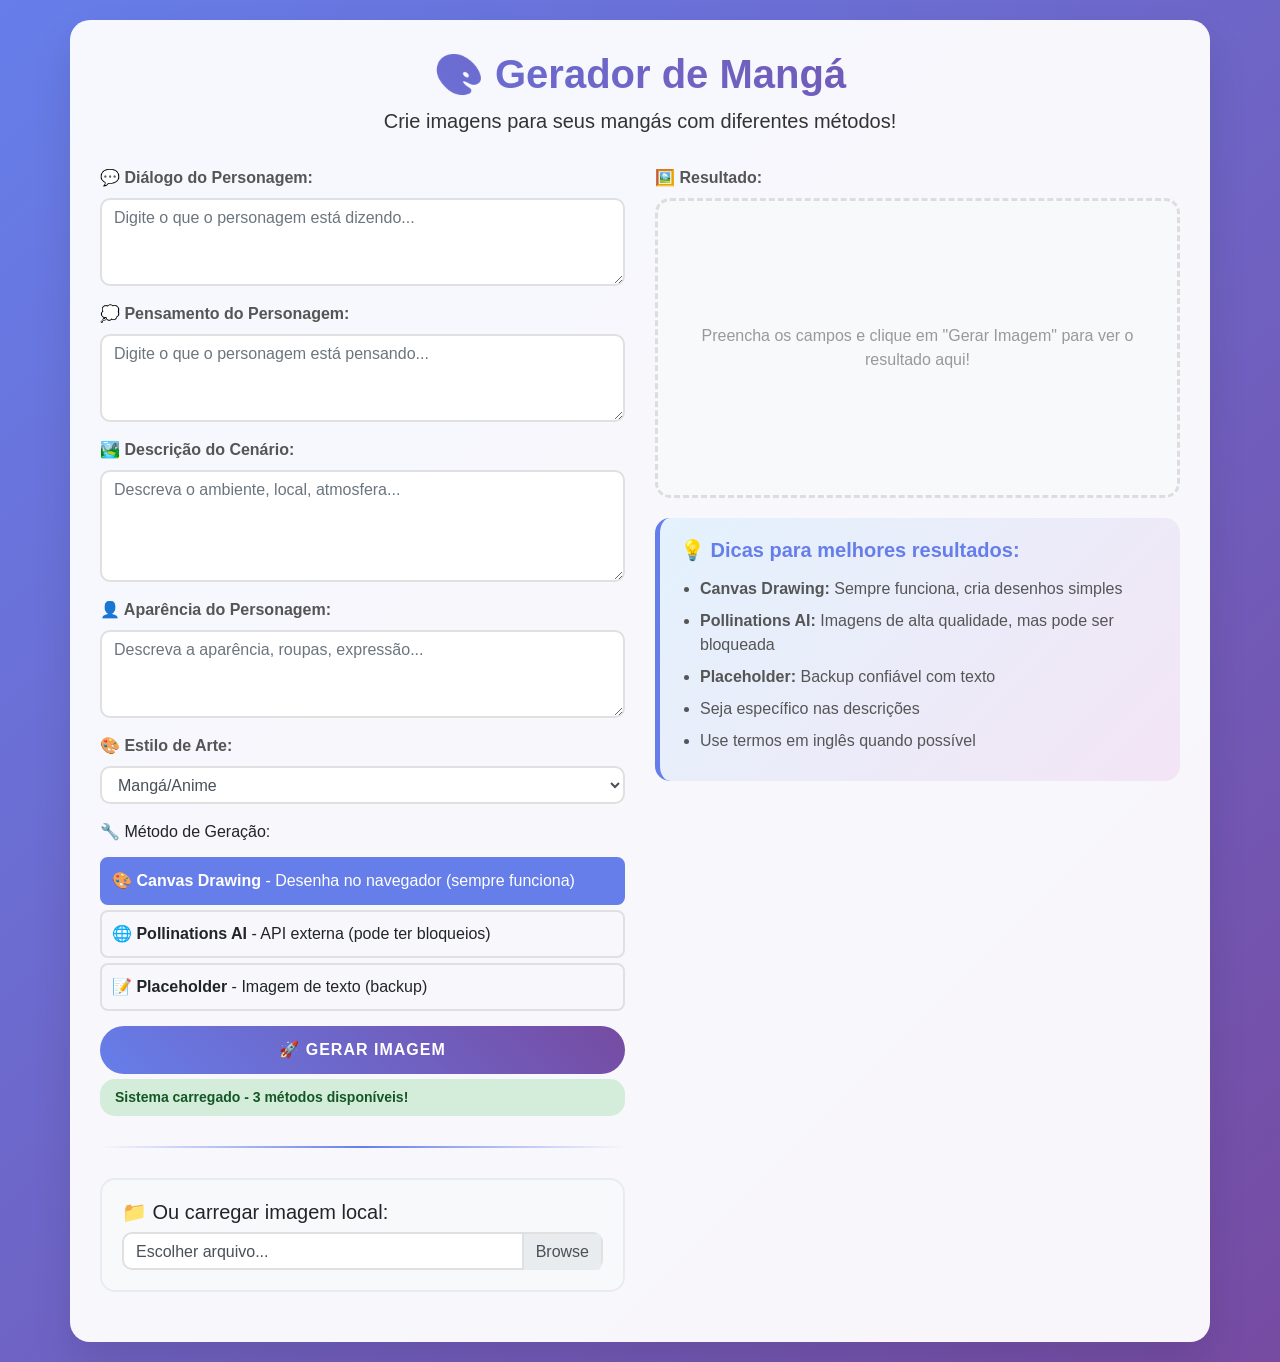
==== commit 924c16e1: "Update index.html" ====
--- a/index.html
+++ b/index.html
@@ -84,6 +84,8 @@
             justify-content: center;
             background: #f8f9fa;
             transition: all 0.3s ease;
+            flex-direction: column;
+            padding: 20px;
         }
         
         .image-container:hover {
@@ -157,13 +159,63 @@
             margin-bottom: 8px;
             color: #555;
         }
+
+        .status-indicator {
+            padding: 8px 15px;
+            border-radius: 15px;
+            font-size: 14px;
+            font-weight: 600;
+            margin: 5px 0;
+            display: block;
+        }
+
+        .status-success { background: #d4edda; color: #155724; }
+        .status-error { background: #f8d7da; color: #721c24; }
+        .status-warning { background: #fff3cd; color: #856404; }
+        .status-info { background: #d1ecf1; color: #0c5460; }
+
+        .canvas-container {
+            text-align: center;
+            margin: 20px 0;
+        }
+
+        .generated-canvas {
+            border: 2px solid #667eea;
+            border-radius: 10px;
+            max-width: 100%;
+            box-shadow: 0 10px 30px rgba(0,0,0,0.2);
+        }
+
+        .api-selector {
+            margin: 15px 0;
+        }
+
+        .api-option {
+            margin: 5px 0;
+            padding: 10px;
+            border: 2px solid #e0e0e0;
+            border-radius: 8px;
+            cursor: pointer;
+            transition: all 0.3s ease;
+        }
+
+        .api-option:hover {
+            border-color: #667eea;
+            background: #f0f4ff;
+        }
+
+        .api-option.selected {
+            border-color: #667eea;
+            background: #667eea;
+            color: white;
+        }
     </style>
 </head>
 <body>
     <div class="container">
         <div class="header">
             <h1>🎨 Gerador de Mangá</h1>
-            <p class="lead">Crie imagens incríveis para seus mangás usando AI gratuita!</p>
+            <p class="lead">Crie imagens para seus mangás com diferentes métodos!</p>
         </div>
 
         <div class="row">
@@ -191,15 +243,30 @@
                 <div class="form-group">
                     <label for="artStyle">🎨 Estilo de Arte:</label>
                     <select id="artStyle" class="form-control">
-                        <option value="Gamon Sakurai">Gamon Sakurai (Mangá/Anime)</option>
-                        <option value="Fotorrealista">Fotorrealista</option>
-                        <option value="Padrao">Padrão (Artístico)</option>
+                        <option value="manga">Mangá/Anime</option>
+                        <option value="realistic">Fotorrealista</option>
+                        <option value="artistic">Padrão (Artístico)</option>
                     </select>
+                </div>
+
+                <div class="api-selector">
+                    <label>🔧 Método de Geração:</label>
+                    <div class="api-option selected" data-method="canvas">
+                        <strong>🎨 Canvas Drawing</strong> - Desenha no navegador (sempre funciona)
+                    </div>
+                    <div class="api-option" data-method="pollinations">
+                        <strong>🌐 Pollinations AI</strong> - API externa (pode ter bloqueios)
+                    </div>
+                    <div class="api-option" data-method="placeholder">
+                        <strong>📝 Placeholder</strong> - Imagem de texto (backup)
+                    </div>
                 </div>
 
                 <button id="generateImageButton" class="btn btn-primary btn-block">
                     🚀 Gerar Imagem
                 </button>
+
+                <div id="statusContainer"></div>
 
                 <div class="section-divider"></div>
 
@@ -225,247 +292,311 @@
                 <div class="tips-box">
                     <h5>💡 Dicas para melhores resultados:</h5>
                     <ul>
+                        <li><strong>Canvas Drawing:</strong> Sempre funciona, cria desenhos simples</li>
+                        <li><strong>Pollinations AI:</strong> Imagens de alta qualidade, mas pode ser bloqueada</li>
+                        <li><strong>Placeholder:</strong> Backup confiável com texto</li>
                         <li>Seja específico nas descrições</li>
                         <li>Use termos em inglês quando possível</li>
-                        <li>Descreva cores, poses e expressões</li>
-                        <li>Mencione detalhes do ambiente</li>
-                        <li>Se houver erro, aguarde alguns minutos e tente novamente</li>
                     </ul>
                 </div>
             </div>
         </div>
     </div>
 
-    <!-- Bootstrap JS -->
-    <script src="https://code.jquery.com/jquery-3.5.1.slim.min.js"></script>
-    <script src="https://cdn.jsdelivr.net/npm/@popperjs/core@2.5.4/dist/umd/popper.min.js"></script>
-    <script src="https://stackpath.bootstrapcdn.com/bootstrap/4.5.2/js/bootstrap.min.js"></script>
-
-    <!-- JavaScript integrado - APIs GRATUITAS -->
     <script>
         document.addEventListener('DOMContentLoaded', () => {
-            // Referências dos elementos HTML
-            const dialogueTextElement = document.getElementById('dialogueText');
-            const thoughtTextElement = document.getElementById('thoughtText');
-            const scenarioDescriptionElement = document.getElementById('scenarioDescription');
-            const characterAppearanceElement = document.getElementById('characterAppearance');
-            const artStyleElement = document.getElementById('artStyle');
-            const generateImageButton = document.getElementById('generateImageButton');
-            const imageContainer = document.getElementById('imageContainer');
-            const uploadImageElement = document.getElementById('uploadImage');
-
-            // Função para exibir conteúdo no container de imagem
-            function displayInImageContainer(options = {}) {
-                const { imageUrl, isLoading = false, message = '', altText = 'Imagem Exibida' } = options;
-
-                if (!imageContainer) {
-                    console.error("Element with ID 'imageContainer' not found.");
-                    return;
-                }
-
-                if (isLoading) {
-                    imageContainer.innerHTML = '<span class="loading-text">🎨 Gerando imagem, por favor aguarde...</span>';
-                } else if (imageUrl) {
-                    imageContainer.innerHTML = `<img src="${imageUrl}" alt="${altText}" style="max-width: 100%; height: auto;">`;
-                } else if (message) {
-                    imageContainer.innerHTML = `<span style="color: #dc3545;">${message}</span>`;
-                } else {
-                    imageContainer.innerHTML = '<span style="color: #999;">Não foi possível exibir a imagem.</span>';
-                }
+            const elements = {
+                dialogueText: document.getElementById('dialogueText'),
+                thoughtText: document.getElementById('thoughtText'),
+                scenarioDescription: document.getElementById('scenarioDescription'),
+                characterAppearance: document.getElementById('characterAppearance'),
+                artStyle: document.getElementById('artStyle'),
+                generateButton: document.getElementById('generateImageButton'),
+                imageContainer: document.getElementById('imageContainer'),
+                uploadImage: document.getElementById('uploadImage'),
+                statusContainer: document.getElementById('statusContainer')
+            };
+
+            let selectedMethod = 'canvas';
+
+            // Seletor de método
+            document.querySelectorAll('.api-option').forEach(option => {
+                option.addEventListener('click', () => {
+                    document.querySelectorAll('.api-option').forEach(opt => opt.classList.remove('selected'));
+                    option.classList.add('selected');
+                    selectedMethod = option.dataset.method;
+                    addStatus(`Método selecionado: ${option.textContent.split(' - ')[0]}`, 'info');
+                });
+            });
+
+            function addStatus(message, type = 'info') {
+                const statusDiv = document.createElement('div');
+                statusDiv.className = `status-indicator status-${type}`;
+                statusDiv.textContent = message;
+                elements.statusContainer.appendChild(statusDiv);
+                
+                setTimeout(() => {
+                    if (statusDiv.parentNode) {
+                        statusDiv.remove();
+                    }
+                }, 5000);
             }
 
-            // Função para gerar imagem usando Pollinations.ai (100% GRATUITA)
-            async function generateImageWithPollinations(prompt) {
+            function displayInImageContainer(content) {
+                elements.imageContainer.innerHTML = content;
+            }
+
+            // Método Canvas - Desenha direto no navegador
+            function generateCanvasImage(prompt) {
+                return new Promise((resolve) => {
+                    const canvas = document.createElement('canvas');
+                    canvas.width = 768;
+                    canvas.height = 768;
+                    canvas.className = 'generated-canvas';
+                    const ctx = canvas.getContext('2d');
+
+                    // Fundo gradiente
+                    const gradient = ctx.createLinearGradient(0, 0, canvas.width, canvas.height);
+                    gradient.addColorStop(0, '#f0f4ff');
+                    gradient.addColorStop(1, '#e8f2ff');
+                    ctx.fillStyle = gradient;
+                    ctx.fillRect(0, 0, canvas.width, canvas.height);
+
+                    // Título
+                    ctx.fillStyle = '#333';
+                    ctx.font = 'bold 28px Arial';
+                    ctx.textAlign = 'center';
+                    ctx.fillText('🎨 Imagem Gerada', canvas.width / 2, 60);
+
+                    // Elementos baseados no prompt
+                    const words = prompt.split(' ').slice(0, 8);
+                    let y = 120;
+                    
+                    ctx.font = '20px Arial';
+                    ctx.fillStyle = '#555';
+                    
+                    // Desenhar elementos do prompt
+                    words.forEach((word, index) => {
+                        if (word.length > 2) {
+                            ctx.fillText(`• ${word}`, canvas.width / 2, y);
+                            y += 40;
+                        }
+                    });
+
+                    // Desenhar formas representativas
+                    ctx.strokeStyle = '#667eea';
+                    ctx.lineWidth = 3;
+                    
+                    // Círculo para personagem
+                    ctx.beginPath();
+                    ctx.arc(200, 300, 80, 0, 2 * Math.PI);
+                    ctx.stroke();
+                    ctx.fillStyle = 'rgba(102, 126, 234, 0.1)';
+                    ctx.fill();
+
+                    // Retângulo para cenário
+                    ctx.strokeRect(400, 250, 200, 100);
+                    ctx.fillStyle = 'rgba(118, 75, 162, 0.1)';
+                    ctx.fillRect(400, 250, 200, 100);
+
+                    // Balão de fala
+                    if (prompt.includes('speaking') || prompt.includes('dialogue')) {
+                        ctx.beginPath();
+                        ctx.arc(500, 180, 60, 0, 2 * Math.PI);
+                        ctx.stroke();
+                        ctx.fillStyle = 'white';
+                        ctx.fill();
+                        
+                        ctx.fillStyle = '#333';
+                        ctx.font = '16px Arial';
+                        ctx.fillText('💬', 500, 185);
+                    }
+
+                    // Nuvem de pensamento
+                    if (prompt.includes('thinking') || prompt.includes('thought')) {
+                        ctx.beginPath();
+                        ctx.arc(300, 180, 40, 0, 2 * Math.PI);
+                        ctx.stroke();
+                        ctx.fillStyle = 'white';
+                        ctx.fill();
+                        
+                        ctx.fillStyle = '#333';
+                        ctx.font = '16px Arial';
+                        ctx.fillText('💭', 300, 185);
+                    }
+
+                    // Rodapé
+                    ctx.fillStyle = '#999';
+                    ctx.font = '14px Arial';
+                    ctx.fillText('Gerado por Canvas Drawing', canvas.width / 2, canvas.height - 30);
+                    ctx.fillText(new Date().toLocaleString(), canvas.width / 2, canvas.height - 10);
+
+                    resolve(canvas);
+                });
+            }
+
+            // Método Pollinations
+            async function generatePollinationsImage(prompt) {
                 try {
-                    console.log('🎯 Usando Pollinations.ai (gratuita)');
                     const encodedPrompt = encodeURIComponent(prompt);
                     const seed = Math.floor(Math.random() * 1000000);
                     const imageUrl = `https://image.pollinations.ai/prompt/${encodedPrompt}?width=768&height=768&seed=${seed}&model=flux&nologo=true`;
                     
-                    // Verificar se a imagem foi gerada
-                    const response = await fetch(imageUrl, { method: 'HEAD' });
-                    if (response.ok) {
-                        console.log('✅ Pollinations.ai funcionou!');
-                        return imageUrl;
-                    } else {
-                        throw new Error('Pollinations indisponível');
-                    }
+                    // Criar uma nova imagem e testar se carrega
+                    return new Promise((resolve, reject) => {
+                        const img = new Image();
+                        img.crossOrigin = 'anonymous';
+                        img.onload = () => resolve(img);
+                        img.onerror = () => reject(new Error('Erro ao carregar da Pollinations'));
+                        img.src = imageUrl;
+                        
+                        // Timeout de 10 segundos
+                        setTimeout(() => reject(new Error('Timeout na Pollinations')), 10000);
+                    });
                 } catch (error) {
-                    console.error('❌ Erro Pollinations:', error);
-                    return null;
+                    throw error;
                 }
             }
 
-            // Função alternativa usando Hugging Face (GRATUITA com rate limit)
-            async function generateImageWithHuggingFace(prompt) {
-                try {
-                    console.log('🤗 Tentando Hugging Face (gratuita)');
-                    const response = await fetch(
-                        "https://api-inference.huggingface.co/models/black-forest-labs/FLUX.1-schnell",
-                        {
-                            headers: {
-                                "Content-Type": "application/json",
-                            },
-                            method: "POST",
-                            body: JSON.stringify({
-                                inputs: prompt,
-                                parameters: {
-                                    guidance_scale: 3.5,
-                                    num_inference_steps: 4,
-                                    max_sequence_length: 256
-                                }
-                            }),
+            // Método Placeholder
+            function generatePlaceholderImage(prompt) {
+                return new Promise((resolve) => {
+                    const canvas = document.createElement('canvas');
+                    canvas.width = 768;
+                    canvas.height = 768;
+                    canvas.className = 'generated-canvas';
+                    const ctx = canvas.getContext('2d');
+
+                    // Fundo colorido
+                    ctx.fillStyle = '#667eea';
+                    ctx.fillRect(0, 0, canvas.width, canvas.height);
+
+                    // Texto principal
+                    ctx.fillStyle = 'white';
+                    ctx.font = 'bold 32px Arial';
+                    ctx.textAlign = 'center';
+                    ctx.fillText('🎨 Mangá Gerado', canvas.width / 2, 100);
+
+                    // Quebrar o prompt em linhas
+                    const words = prompt.split(' ');
+                    const lines = [];
+                    let currentLine = '';
+                    
+                    words.forEach(word => {
+                        if (currentLine.length + word.length < 30) {
+                            currentLine += (currentLine ? ' ' : '') + word;
+                        } else {
+                            lines.push(currentLine);
+                            currentLine = word;
                         }
-                    );
-
-                    if (!response.ok) {
-                        const errorText = await response.text();
-                        throw new Error(`HTTP ${response.status}: ${errorText}`);
-                    }
-
-                    const blob = await response.blob();
-                    const imageUrl = URL.createObjectURL(blob);
-                    console.log('✅ Hugging Face funcionou!');
-                    return imageUrl;
-                } catch (error) {
-                    console.error('❌ Erro Hugging Face:', error);
-                    return null;
-                }
-            }
-
-            // Event listener para o botão "Gerar Imagem"
-            if (generateImageButton) {
-                generateImageButton.addEventListener('click', async () => {
-                    generateImageButton.disabled = true;
-                    displayInImageContainer({ isLoading: true });
-
-                    try {
-                        // Coletar dados dos campos
-                        const dialogo = dialogueTextElement ? dialogueTextElement.value.trim() : '';
-                        const pensamento = thoughtTextElement ? thoughtTextElement.value.trim() : '';
-                        const cenario = scenarioDescriptionElement ? scenarioDescriptionElement.value.trim() : '';
-                        const personagem = characterAppearanceElement ? characterAppearanceElement.value.trim() : '';
-                        const estilo = artStyleElement ? artStyleElement.value : '';
-
-                        // Construir prompt
-                        let promptText = '';
-                        
-                        if (cenario) {
-                            promptText += cenario;
-                        }
-                        
-                        if (personagem) {
-                            promptText += (promptText ? ', ' : '') + personagem;
-                        }
-                        
-                        if (dialogo) {
-                            promptText += (promptText ? ', ' : '') + `character speaking: "${dialogo}"`;
-                        }
-                        
-                        if (pensamento) {
-                            promptText += (promptText ? ', ' : '') + `character thinking: "${pensamento}"`;
-                        }
-
-                        // Adicionar estilo baseado na seleção
-                        if (estilo === "Gamon Sakurai") {
-                            promptText += ", manga style, anime art, detailed black and white manga illustration, Japanese comic book style";
-                        } else if (estilo === "Fotorrealista") {
-                            promptText += ", photorealistic, highly detailed, professional photography, realistic lighting";
-                        } else {
-                            promptText += ", detailed digital artwork, high quality illustration, artistic";
-                        }
-
-                        // Melhorar o prompt
-                        promptText += ", masterpiece, best quality, detailed";
-
-                        if (!promptText.trim()) {
-                            throw new Error('Por favor, preencha pelo menos um campo antes de gerar a imagem.');
-                        }
-
-                        console.log("🎨 Gerando imagem com prompt:", promptText);
-
-                        // Tentar primeiro com Pollinations (mais confiável e rápida)
-                        let imageUrl = await generateImageWithPollinations(promptText);
-                        
-                        // Se falhar, tentar com Hugging Face
-                        if (!imageUrl) {
-                            console.log("🔄 Tentando com Hugging Face...");
-                            imageUrl = await generateImageWithHuggingFace(promptText);
-                        }
-
-                        if (imageUrl) {
-                            displayInImageContainer({ 
-                                imageUrl: imageUrl, 
-                                altText: "Imagem Gerada pela IA" 
-                            });
-                        } else {
-                            displayInImageContainer({ 
-                                message: "❌ Erro ao gerar imagem. Ambas as APIs estão indisponíveis. Tente novamente em alguns minutos." 
-                            });
-                        }
-
-                    } catch (error) {
-                        console.error("💥 Erro geral:", error);
-                        displayInImageContainer({ 
-                            message: `❌ Erro: ${error.message}` 
-                        });
-                    } finally {
-                        generateImageButton.disabled = false;
-                    }
+                    });
+                    if (currentLine) lines.push(currentLine);
+
+                    // Desenhar linhas do prompt
+                    ctx.font = '24px Arial';
+                    lines.slice(0, 10).forEach((line, index) => {
+                        ctx.fillText(line, canvas.width / 2, 200 + (index * 40));
+                    });
+
+                    // Decoração
+                    ctx.strokeStyle = 'white';
+                    ctx.lineWidth = 4;
+                    ctx.strokeRect(50, 50, canvas.width - 100, canvas.height - 100);
+
+                    resolve(canvas);
                 });
             }
 
-            // Event listener para upload de arquivo
-            if (uploadImageElement) {
-                uploadImageElement.addEventListener('change', (event) => {
-                    const file = event.target.files[0];
-                    if (file) {
-                        const reader = new FileReader();
-                        reader.onload = (e) => {
-                            displayInImageContainer({ 
-                                imageUrl: e.target.result, 
-                                altText: "Imagem Carregada pelo Usuário" 
-                            });
-                        }
-                        reader.onerror = (error) => {
-                            console.error("Erro ao ler arquivo:", error);
-                            displayInImageContainer({ 
-                                message: "❌ Erro ao carregar imagem local." 
-                            });
-                        };
-                        reader.readAsDataURL(file);
-                    }
-                });
-
-                // Atualizar label do arquivo
-                uploadImageElement.addEventListener('change', function(e) {
-                    const fileName = e.target.files[0]?.name || 'Escolher arquivo...';
-                    const label = document.querySelector('label[for="uploadImage"]');
-                    if (label) {
-                        label.textContent = fileName;
-                    }
-                });
-            }
-
-            // Função para testar APIs na inicialização
-            async function testAPIs() {
-                console.log("🔍 Testando APIs disponíveis...");
+            // Event listener principal
+            elements.generateButton.addEventListener('click', async () => {
+                elements.generateButton.disabled = true;
+                displayInImageContainer('<span class="loading-text">🎨 Gerando imagem, aguarde...</span>');
                 
                 try {
-                    const testUrl = "https://image.pollinations.ai/prompt/test?width=100&height=100";
-                    const response = await fetch(testUrl, { method: 'HEAD' });
-                    if (response.ok) {
-                        console.log("✅ Pollinations.ai está funcionando");
+                    // Coletar dados
+                    const dialogo = elements.dialogueText.value.trim();
+                    const pensamento = elements.thoughtText.value.trim();
+                    const cenario = elements.scenarioDescription.value.trim();
+                    const personagem = elements.characterAppearance.value.trim();
+                    const estilo = elements.artStyle.value;
+
+                    // Construir prompt
+                    let promptText = '';
+                    if (cenario) promptText += cenario;
+                    if (personagem) promptText += (promptText ? ', ' : '') + personagem;
+                    if (dialogo) promptText += (promptText ? ', ' : '') + `speaking: "${dialogo}"`;
+                    if (pensamento) promptText += (promptText ? ', ' : '') + `thinking: "${pensamento}"`;
+
+                    switch(estilo) {
+                        case 'manga':
+                            promptText += ', manga style, anime art';
+                            break;
+                        case 'realistic':
+                            promptText += ', photorealistic, detailed';
+                            break;
+                        case 'artistic':
+                            promptText += ', digital artwork, artistic';
+                            break;
                     }
+
+                    if (!promptText.trim()) {
+                        promptText = 'manga character, anime style';
+                    }
+
+                    addStatus(`Gerando com método: ${selectedMethod}`, 'info');
+
+                    let result;
+                    switch(selectedMethod) {
+                        case 'canvas':
+                            result = await generateCanvasImage(promptText);
+                            addStatus('Imagem gerada com Canvas!', 'success');
+                            break;
+                        case 'pollinations':
+                            result = await generatePollinationsImage(promptText);
+                            addStatus('Imagem gerada com Pollinations AI!', 'success');
+                            break;
+                        case 'placeholder':
+                            result = await generatePlaceholderImage(promptText);
+                            addStatus('Imagem placeholder gerada!', 'warning');
+                            break;
+                    }
+
+                    if (result) {
+                        if (result.tagName === 'CANVAS') {
+                            displayInImageContainer(result.outerHTML);
+                        } else {
+                            displayInImageContainer(`<img src="${result.src}" alt="Imagem Gerada" style="max-width: 100%; height: auto;">`);
+                        }
+                    }
+
                 } catch (error) {
-                    console.log("❌ Pollinations.ai não está disponível");
+                    addStatus(`Erro: ${error.message}`, 'error');
+                    displayInImageContainer(`<span style="color: #dc3545;">❌ ${error.message}</span>`);
+                } finally {
+                    elements.generateButton.disabled = false;
                 }
-            }
-
-            // Testar APIs quando a página carregar
-            testAPIs();
-
-            console.log("🚀 Gerador de Mangá carregado com APIs GRATUITAS!");
+            });
+
+            // Upload de arquivo
+            elements.uploadImage.addEventListener('change', (event) => {
+                const file = event.target.files[0];
+                if (file) {
+                    const reader = new FileReader();
+                    reader.onload = (e) => {
+                        displayInImageContainer(`<img src="${e.target.result}" alt="Imagem Carregada" style="max-width: 100%; height: auto;">`);
+                        addStatus('Arquivo carregado com sucesso!', 'success');
+                    };
+                    reader.onerror = () => {
+                        addStatus('Erro ao ler arquivo', 'error');
+                    };
+                    reader.readAsDataURL(file);
+                    
+                    const label = document.querySelector('label[for="uploadImage"]');
+                    if (label) label.textContent = file.name;
+                }
+            });
+
+            addStatus('Sistema carregado - 3 métodos disponíveis!', 'success');
         });
     </script>
 </body>
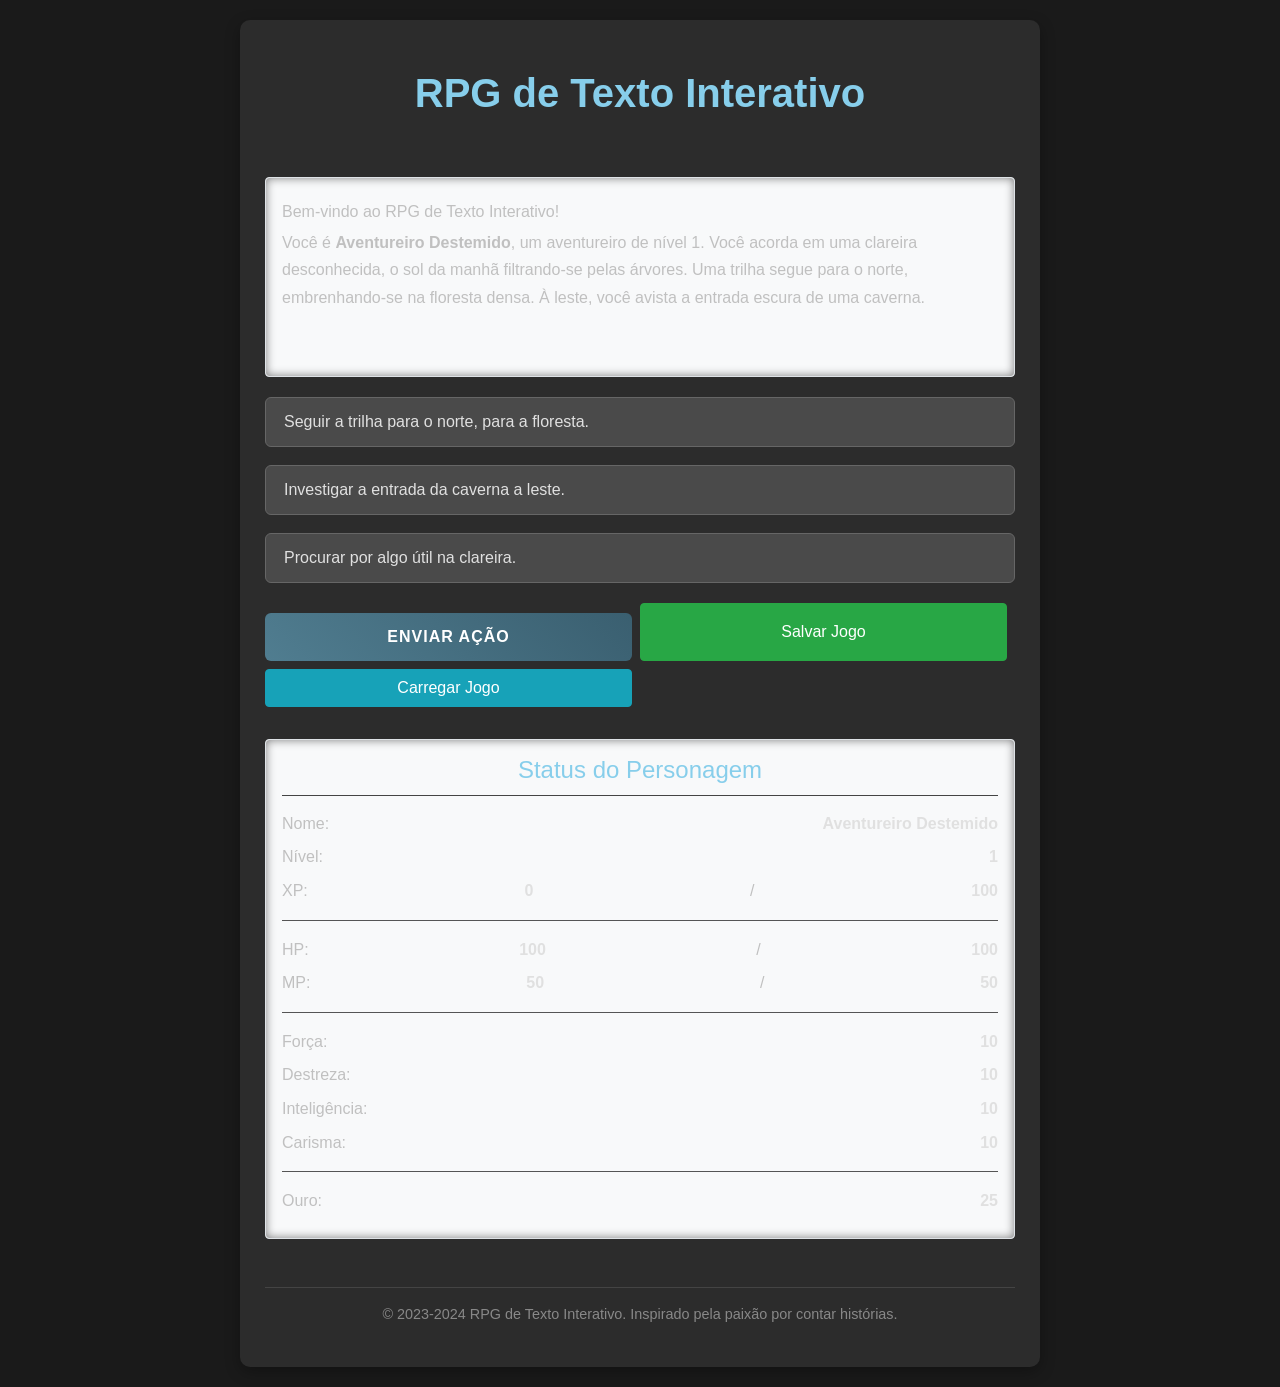
==== commit d221de12: "Jules was unable to complete the task in time. Please review the work done so far and provide feedba" ====
--- a/index.html
+++ b/index.html
@@ -3,601 +3,64 @@
 <head>
     <meta charset="UTF-8">
     <meta name="viewport" content="width=device-width, initial-scale=1.0">
-    <title>Gerador de Mangá</title>
+    <title>RPG de Texto Interativo</title>
     <link href="https://stackpath.bootstrapcdn.com/bootstrap/4.5.2/css/bootstrap.min.css" rel="stylesheet">
-    <style>
-        body {
-            background: linear-gradient(135deg, #667eea 0%, #764ba2 100%);
-            min-height: 100vh;
-            font-family: 'Arial', sans-serif;
-        }
-        
-        .container {
-            background: rgba(255, 255, 255, 0.95);
-            border-radius: 20px;
-            box-shadow: 0 20px 40px rgba(0,0,0,0.1);
-            padding: 30px;
-            margin-top: 20px;
-            margin-bottom: 20px;
-        }
-        
-        .header {
-            text-align: center;
-            margin-bottom: 30px;
-            color: #333;
-        }
-        
-        .header h1 {
-            font-size: 2.5rem;
-            font-weight: bold;
-            background: linear-gradient(45deg, #667eea, #764ba2);
-            -webkit-background-clip: text;
-            -webkit-text-fill-color: transparent;
-            background-clip: text;
-        }
-        
-        .form-group label {
-            font-weight: 600;
-            color: #555;
-            margin-bottom: 8px;
-        }
-        
-        .form-control, .form-control:focus {
-            border-radius: 10px;
-            border: 2px solid #e0e0e0;
-            transition: all 0.3s ease;
-        }
-        
-        .form-control:focus {
-            border-color: #667eea;
-            box-shadow: 0 0 0 0.2rem rgba(102, 126, 234, 0.25);
-        }
-        
-        .btn-primary {
-            background: linear-gradient(45deg, #667eea, #764ba2);
-            border: none;
-            border-radius: 25px;
-            padding: 12px 30px;
-            font-weight: 600;
-            transition: all 0.3s ease;
-            text-transform: uppercase;
-            letter-spacing: 1px;
-        }
-        
-        .btn-primary:hover {
-            transform: translateY(-2px);
-            box-shadow: 0 10px 20px rgba(102, 126, 234, 0.3);
-        }
-        
-        .btn-primary:disabled {
-            background: #ccc;
-            transform: none;
-            box-shadow: none;
-        }
-        
-        .image-container {
-            min-height: 300px;
-            border: 3px dashed #ddd;
-            border-radius: 15px;
-            display: flex;
-            align-items: center;
-            justify-content: center;
-            background: #f8f9fa;
-            transition: all 0.3s ease;
-            flex-direction: column;
-            padding: 20px;
-        }
-        
-        .image-container:hover {
-            border-color: #667eea;
-            background: #f0f4ff;
-        }
-        
-        .image-container img {
-            max-width: 100%;
-            max-height: 500px;
-            border-radius: 10px;
-            box-shadow: 0 10px 30px rgba(0,0,0,0.2);
-        }
-        
-        .upload-section {
-            background: #f8f9fa;
-            border-radius: 15px;
-            padding: 20px;
-            margin: 20px 0;
-            border: 2px solid #e9ecef;
-        }
-        
-        .custom-file-input:focus ~ .custom-file-label {
-            border-color: #667eea;
-            box-shadow: 0 0 0 0.2rem rgba(102, 126, 234, 0.25);
-        }
-        
-        .custom-file-label {
-            border-radius: 10px;
-            border: 2px solid #e0e0e0;
-        }
-        
-        .loading-text {
-            color: #667eea;
-            font-weight: 600;
-            animation: pulse 1.5s infinite;
-        }
-        
-        @keyframes pulse {
-            0% { opacity: 1; }
-            50% { opacity: 0.5; }
-            100% { opacity: 1; }
-        }
-        
-        .section-divider {
-            height: 2px;
-            background: linear-gradient(90deg, transparent, #667eea, transparent);
-            margin: 30px 0;
-        }
-        
-        .tips-box {
-            background: linear-gradient(135deg, #e3f2fd 0%, #f3e5f5 100%);
-            border-radius: 15px;
-            padding: 20px;
-            margin: 20px 0;
-            border-left: 5px solid #667eea;
-        }
-        
-        .tips-box h5 {
-            color: #667eea;
-            font-weight: 600;
-            margin-bottom: 15px;
-        }
-        
-        .tips-box ul {
-            margin: 0;
-            padding-left: 20px;
-        }
-        
-        .tips-box li {
-            margin-bottom: 8px;
-            color: #555;
-        }
-
-        .status-indicator {
-            padding: 8px 15px;
-            border-radius: 15px;
-            font-size: 14px;
-            font-weight: 600;
-            margin: 5px 0;
-            display: block;
-        }
-
-        .status-success { background: #d4edda; color: #155724; }
-        .status-error { background: #f8d7da; color: #721c24; }
-        .status-warning { background: #fff3cd; color: #856404; }
-        .status-info { background: #d1ecf1; color: #0c5460; }
-
-        .canvas-container {
-            text-align: center;
-            margin: 20px 0;
-        }
-
-        .generated-canvas {
-            border: 2px solid #667eea;
-            border-radius: 10px;
-            max-width: 100%;
-            box-shadow: 0 10px 30px rgba(0,0,0,0.2);
-        }
-
-        .api-selector {
-            margin: 15px 0;
-        }
-
-        .api-option {
-            margin: 5px 0;
-            padding: 10px;
-            border: 2px solid #e0e0e0;
-            border-radius: 8px;
-            cursor: pointer;
-            transition: all 0.3s ease;
-        }
-
-        .api-option:hover {
-            border-color: #667eea;
-            background: #f0f4ff;
-        }
-
-        .api-option.selected {
-            border-color: #667eea;
-            background: #667eea;
-            color: white;
-        }
-    </style>
+    <link rel="stylesheet" href="style.css">
 </head>
 <body>
     <div class="container">
-        <div class="header">
-            <h1>🎨 Gerador de Mangá</h1>
-            <p class="lead">Crie imagens para seus mangás com diferentes métodos!</p>
-        </div>
+        <header class="text-center my-4">
+            <h1>RPG de Texto Interativo</h1>
+        </header>
 
-        <div class="row">
-            <div class="col-md-6">
-                <div class="form-group">
-                    <label for="dialogueText">💬 Diálogo do Personagem:</label>
-                    <textarea id="dialogueText" class="form-control" rows="3" placeholder="Digite o que o personagem está dizendo..."></textarea>
+        <main>
+            <div id="jogo-container">
+                <div id="historia" class="mb-3 p-3 border rounded bg-light" style="min-height: 200px; max-height: 400px; overflow-y: auto;">
+                    <!-- A história do jogo será exibida aqui -->
+                    <p>Carregando história...</p>
                 </div>
 
-                <div class="form-group">
-                    <label for="thoughtText">💭 Pensamento do Personagem:</label>
-                    <textarea id="thoughtText" class="form-control" rows="3" placeholder="Digite o que o personagem está pensando..."></textarea>
+                <div id="opcoes" class="mb-3">
+                    <!-- As opções do jogador serão exibidas aqui como botões -->
                 </div>
 
-                <div class="form-group">
-                    <label for="scenarioDescription">🏞️ Descrição do Cenário:</label>
-                    <textarea id="scenarioDescription" class="form-control" rows="4" placeholder="Descreva o ambiente, local, atmosfera..."></textarea>
-                </div>
-
-                <div class="form-group">
-                    <label for="characterAppearance">👤 Aparência do Personagem:</label>
-                    <textarea id="characterAppearance" class="form-control" rows="3" placeholder="Descreva a aparência, roupas, expressão..."></textarea>
-                </div>
-
-                <div class="form-group">
-                    <label for="artStyle">🎨 Estilo de Arte:</label>
-                    <select id="artStyle" class="form-control">
-                        <option value="manga">Mangá/Anime</option>
-                        <option value="realistic">Fotorrealista</option>
-                        <option value="artistic">Padrão (Artístico)</option>
-                    </select>
-                </div>
-
-                <div class="api-selector">
-                    <label>🔧 Método de Geração:</label>
-                    <div class="api-option selected" data-method="canvas">
-                        <strong>🎨 Canvas Drawing</strong> - Desenha no navegador (sempre funciona)
-                    </div>
-                    <div class="api-option" data-method="pollinations">
-                        <strong>🌐 Pollinations AI</strong> - API externa (pode ter bloqueios)
-                    </div>
-                    <div class="api-option" data-method="placeholder">
-                        <strong>📝 Placeholder</strong> - Imagem de texto (backup)
-                    </div>
-                </div>
-
-                <button id="generateImageButton" class="btn btn-primary btn-block">
-                    🚀 Gerar Imagem
-                </button>
-
-                <div id="statusContainer"></div>
-
-                <div class="section-divider"></div>
-
-                <div class="upload-section">
-                    <h5>📁 Ou carregar imagem local:</h5>
-                    <div class="custom-file">
-                        <input type="file" class="custom-file-input" id="uploadImage" accept="image/*">
-                        <label class="custom-file-label" for="uploadImage">Escolher arquivo...</label>
+                <div id="entrada-jogador-container" class="mb-3">
+                    <textarea id="input-jogador" class="form-control" rows="3" placeholder="Descreva sua ação ou digite seu comando..."></textarea>
+                    <div id="botoes-acao-container" class="mt-2 d-flex justify-content-start flex-wrap">
+                        <button id="enviar-acao" class="btn btn-primary mr-2 mb-2" style="flex-basis: calc(50% - 0.5rem);">Enviar Ação</button>
+                        <button id="salvar-jogo-button" class="btn btn-success mr-2 mb-2" style="flex-basis: calc(50% - 0.5rem);">Salvar Jogo</button>
+                        <button id="carregar-jogo-button" class="btn btn-info mr-2 mb-2" style="flex-basis: calc(50% - 0.5rem);">Carregar Jogo</button>
+                        <!-- Adicionar mais botões aqui se necessário, ajustando flex-basis -->
                     </div>
                 </div>
             </div>
 
-            <div class="col-md-6">
-                <div class="form-group">
-                    <label>🖼️ Resultado:</label>
-                    <div id="imageContainer" class="image-container">
-                        <span style="color: #999; text-align: center;">
-                            Preencha os campos e clique em "Gerar Imagem" para ver o resultado aqui!
-                        </span>
-                    </div>
-                </div>
-
-                <div class="tips-box">
-                    <h5>💡 Dicas para melhores resultados:</h5>
-                    <ul>
-                        <li><strong>Canvas Drawing:</strong> Sempre funciona, cria desenhos simples</li>
-                        <li><strong>Pollinations AI:</strong> Imagens de alta qualidade, mas pode ser bloqueada</li>
-                        <li><strong>Placeholder:</strong> Backup confiável com texto</li>
-                        <li>Seja específico nas descrições</li>
-                        <li>Use termos em inglês quando possível</li>
-                    </ul>
+            <div id="status-personagem-container" class="mt-4 p-3 border rounded bg-light">
+                <h4>Status do Personagem</h4>
+                <div id="status-personagem">
+                    <!-- Informações do personagem (nome, nível, HP, etc.) serão exibidas aqui -->
+                    <p>Nome: <span id="nome-jogador">Aventureiro</span></p>
+                    <p>Nível: <span id="nivel-jogador">1</span></p>
+                    <p>XP: <span id="xp-jogador">0</span> / <span id="xp-proximo-nivel-jogador">100</span></p>
+                    <hr style="border-top: 1px solid #555;">
+                    <p>HP: <span id="hp-jogador">100</span>/<span id="hp-max-jogador">100</span></p>
+                    <p>MP: <span id="mp-jogador">50</span>/<span id="mp-max-jogador">50</span></p>
+                    <hr style="border-top: 1px solid #555;">
+                    <p>Força: <span id="forca-jogador">10</span></p>
+                    <p>Destreza: <span id="destreza-jogador">10</span></p>
+                    <p>Inteligência: <span id="inteligencia-jogador">10</span></p>
+                    <p>Carisma: <span id="carisma-jogador">10</span></p>
+                    <hr style="border-top: 1px solid #555;">
+                    <p>Ouro: <span id="ouro-jogador">10</span></p>
                 </div>
             </div>
-        </div>
+        </main>
+
+        <footer class="text-center mt-5">
+            <p>&copy; 2023-2024 RPG de Texto Interativo. Inspirado pela paixão por contar histórias.</p>
+        </footer>
     </div>
 
-    <script>
-        document.addEventListener('DOMContentLoaded', () => {
-            const elements = {
-                dialogueText: document.getElementById('dialogueText'),
-                thoughtText: document.getElementById('thoughtText'),
-                scenarioDescription: document.getElementById('scenarioDescription'),
-                characterAppearance: document.getElementById('characterAppearance'),
-                artStyle: document.getElementById('artStyle'),
-                generateButton: document.getElementById('generateImageButton'),
-                imageContainer: document.getElementById('imageContainer'),
-                uploadImage: document.getElementById('uploadImage'),
-                statusContainer: document.getElementById('statusContainer')
-            };
-
-            let selectedMethod = 'canvas';
-
-            // Seletor de método
-            document.querySelectorAll('.api-option').forEach(option => {
-                option.addEventListener('click', () => {
-                    document.querySelectorAll('.api-option').forEach(opt => opt.classList.remove('selected'));
-                    option.classList.add('selected');
-                    selectedMethod = option.dataset.method;
-                    addStatus(`Método selecionado: ${option.textContent.split(' - ')[0]}`, 'info');
-                });
-            });
-
-            function addStatus(message, type = 'info') {
-                const statusDiv = document.createElement('div');
-                statusDiv.className = `status-indicator status-${type}`;
-                statusDiv.textContent = message;
-                elements.statusContainer.appendChild(statusDiv);
-                
-                setTimeout(() => {
-                    if (statusDiv.parentNode) {
-                        statusDiv.remove();
-                    }
-                }, 5000);
-            }
-
-            function displayInImageContainer(content) {
-                elements.imageContainer.innerHTML = content;
-            }
-
-            // Método Canvas - Desenha direto no navegador
-            function generateCanvasImage(prompt) {
-                return new Promise((resolve) => {
-                    const canvas = document.createElement('canvas');
-                    canvas.width = 768;
-                    canvas.height = 768;
-                    canvas.className = 'generated-canvas';
-                    const ctx = canvas.getContext('2d');
-
-                    // Fundo gradiente
-                    const gradient = ctx.createLinearGradient(0, 0, canvas.width, canvas.height);
-                    gradient.addColorStop(0, '#f0f4ff');
-                    gradient.addColorStop(1, '#e8f2ff');
-                    ctx.fillStyle = gradient;
-                    ctx.fillRect(0, 0, canvas.width, canvas.height);
-
-                    // Título
-                    ctx.fillStyle = '#333';
-                    ctx.font = 'bold 28px Arial';
-                    ctx.textAlign = 'center';
-                    ctx.fillText('🎨 Imagem Gerada', canvas.width / 2, 60);
-
-                    // Elementos baseados no prompt
-                    const words = prompt.split(' ').slice(0, 8);
-                    let y = 120;
-                    
-                    ctx.font = '20px Arial';
-                    ctx.fillStyle = '#555';
-                    
-                    // Desenhar elementos do prompt
-                    words.forEach((word, index) => {
-                        if (word.length > 2) {
-                            ctx.fillText(`• ${word}`, canvas.width / 2, y);
-                            y += 40;
-                        }
-                    });
-
-                    // Desenhar formas representativas
-                    ctx.strokeStyle = '#667eea';
-                    ctx.lineWidth = 3;
-                    
-                    // Círculo para personagem
-                    ctx.beginPath();
-                    ctx.arc(200, 300, 80, 0, 2 * Math.PI);
-                    ctx.stroke();
-                    ctx.fillStyle = 'rgba(102, 126, 234, 0.1)';
-                    ctx.fill();
-
-                    // Retângulo para cenário
-                    ctx.strokeRect(400, 250, 200, 100);
-                    ctx.fillStyle = 'rgba(118, 75, 162, 0.1)';
-                    ctx.fillRect(400, 250, 200, 100);
-
-                    // Balão de fala
-                    if (prompt.includes('speaking') || prompt.includes('dialogue')) {
-                        ctx.beginPath();
-                        ctx.arc(500, 180, 60, 0, 2 * Math.PI);
-                        ctx.stroke();
-                        ctx.fillStyle = 'white';
-                        ctx.fill();
-                        
-                        ctx.fillStyle = '#333';
-                        ctx.font = '16px Arial';
-                        ctx.fillText('💬', 500, 185);
-                    }
-
-                    // Nuvem de pensamento
-                    if (prompt.includes('thinking') || prompt.includes('thought')) {
-                        ctx.beginPath();
-                        ctx.arc(300, 180, 40, 0, 2 * Math.PI);
-                        ctx.stroke();
-                        ctx.fillStyle = 'white';
-                        ctx.fill();
-                        
-                        ctx.fillStyle = '#333';
-                        ctx.font = '16px Arial';
-                        ctx.fillText('💭', 300, 185);
-                    }
-
-                    // Rodapé
-                    ctx.fillStyle = '#999';
-                    ctx.font = '14px Arial';
-                    ctx.fillText('Gerado por Canvas Drawing', canvas.width / 2, canvas.height - 30);
-                    ctx.fillText(new Date().toLocaleString(), canvas.width / 2, canvas.height - 10);
-
-                    resolve(canvas);
-                });
-            }
-
-            // Método Pollinations
-            async function generatePollinationsImage(prompt) {
-                try {
-                    const encodedPrompt = encodeURIComponent(prompt);
-                    const seed = Math.floor(Math.random() * 1000000);
-                    const imageUrl = `https://image.pollinations.ai/prompt/${encodedPrompt}?width=768&height=768&seed=${seed}&model=flux&nologo=true`;
-                    
-                    // Criar uma nova imagem e testar se carrega
-                    return new Promise((resolve, reject) => {
-                        const img = new Image();
-                        img.crossOrigin = 'anonymous';
-                        img.onload = () => resolve(img);
-                        img.onerror = () => reject(new Error('Erro ao carregar da Pollinations'));
-                        img.src = imageUrl;
-                        
-                        // Timeout de 10 segundos
-                        setTimeout(() => reject(new Error('Timeout na Pollinations')), 10000);
-                    });
-                } catch (error) {
-                    throw error;
-                }
-            }
-
-            // Método Placeholder
-            function generatePlaceholderImage(prompt) {
-                return new Promise((resolve) => {
-                    const canvas = document.createElement('canvas');
-                    canvas.width = 768;
-                    canvas.height = 768;
-                    canvas.className = 'generated-canvas';
-                    const ctx = canvas.getContext('2d');
-
-                    // Fundo colorido
-                    ctx.fillStyle = '#667eea';
-                    ctx.fillRect(0, 0, canvas.width, canvas.height);
-
-                    // Texto principal
-                    ctx.fillStyle = 'white';
-                    ctx.font = 'bold 32px Arial';
-                    ctx.textAlign = 'center';
-                    ctx.fillText('🎨 Mangá Gerado', canvas.width / 2, 100);
-
-                    // Quebrar o prompt em linhas
-                    const words = prompt.split(' ');
-                    const lines = [];
-                    let currentLine = '';
-                    
-                    words.forEach(word => {
-                        if (currentLine.length + word.length < 30) {
-                            currentLine += (currentLine ? ' ' : '') + word;
-                        } else {
-                            lines.push(currentLine);
-                            currentLine = word;
-                        }
-                    });
-                    if (currentLine) lines.push(currentLine);
-
-                    // Desenhar linhas do prompt
-                    ctx.font = '24px Arial';
-                    lines.slice(0, 10).forEach((line, index) => {
-                        ctx.fillText(line, canvas.width / 2, 200 + (index * 40));
-                    });
-
-                    // Decoração
-                    ctx.strokeStyle = 'white';
-                    ctx.lineWidth = 4;
-                    ctx.strokeRect(50, 50, canvas.width - 100, canvas.height - 100);
-
-                    resolve(canvas);
-                });
-            }
-
-            // Event listener principal
-            elements.generateButton.addEventListener('click', async () => {
-                elements.generateButton.disabled = true;
-                displayInImageContainer('<span class="loading-text">🎨 Gerando imagem, aguarde...</span>');
-                
-                try {
-                    // Coletar dados
-                    const dialogo = elements.dialogueText.value.trim();
-                    const pensamento = elements.thoughtText.value.trim();
-                    const cenario = elements.scenarioDescription.value.trim();
-                    const personagem = elements.characterAppearance.value.trim();
-                    const estilo = elements.artStyle.value;
-
-                    // Construir prompt
-                    let promptText = '';
-                    if (cenario) promptText += cenario;
-                    if (personagem) promptText += (promptText ? ', ' : '') + personagem;
-                    if (dialogo) promptText += (promptText ? ', ' : '') + `speaking: "${dialogo}"`;
-                    if (pensamento) promptText += (promptText ? ', ' : '') + `thinking: "${pensamento}"`;
-
-                    switch(estilo) {
-                        case 'manga':
-                            promptText += ', manga style, anime art';
-                            break;
-                        case 'realistic':
-                            promptText += ', photorealistic, detailed';
-                            break;
-                        case 'artistic':
-                            promptText += ', digital artwork, artistic';
-                            break;
-                    }
-
-                    if (!promptText.trim()) {
-                        promptText = 'manga character, anime style';
-                    }
-
-                    addStatus(`Gerando com método: ${selectedMethod}`, 'info');
-
-                    let result;
-                    switch(selectedMethod) {
-                        case 'canvas':
-                            result = await generateCanvasImage(promptText);
-                            addStatus('Imagem gerada com Canvas!', 'success');
-                            break;
-                        case 'pollinations':
-                            result = await generatePollinationsImage(promptText);
-                            addStatus('Imagem gerada com Pollinations AI!', 'success');
-                            break;
-                        case 'placeholder':
-                            result = await generatePlaceholderImage(promptText);
-                            addStatus('Imagem placeholder gerada!', 'warning');
-                            break;
-                    }
-
-                    if (result) {
-                        if (result.tagName === 'CANVAS') {
-                            displayInImageContainer(result.outerHTML);
-                        } else {
-                            displayInImageContainer(`<img src="${result.src}" alt="Imagem Gerada" style="max-width: 100%; height: auto;">`);
-                        }
-                    }
-
-                } catch (error) {
-                    addStatus(`Erro: ${error.message}`, 'error');
-                    displayInImageContainer(`<span style="color: #dc3545;">❌ ${error.message}</span>`);
-                } finally {
-                    elements.generateButton.disabled = false;
-                }
-            });
-
-            // Upload de arquivo
-            elements.uploadImage.addEventListener('change', (event) => {
-                const file = event.target.files[0];
-                if (file) {
-                    const reader = new FileReader();
-                    reader.onload = (e) => {
-                        displayInImageContainer(`<img src="${e.target.result}" alt="Imagem Carregada" style="max-width: 100%; height: auto;">`);
-                        addStatus('Arquivo carregado com sucesso!', 'success');
-                    };
-                    reader.onerror = () => {
-                        addStatus('Erro ao ler arquivo', 'error');
-                    };
-                    reader.readAsDataURL(file);
-                    
-                    const label = document.querySelector('label[for="uploadImage"]');
-                    if (label) label.textContent = file.name;
-                }
-            });
-
-            addStatus('Sistema carregado - 3 métodos disponíveis!', 'success');
-        });
-    </script>
+    <script src="script.js"></script>
 </body>
 </html>
--- a/style.css
+++ b/style.css
@@ -0,0 +1,437 @@
+/* === Global Styles === */
+body {
+    font-family: 'Segoe UI', Tahoma, Geneva, Verdana, sans-serif;
+    background-color: #1a1a1a; /* Dark background for RPG theme */
+    color: #e0e0e0; /* Light text color for contrast */
+    line-height: 1.6;
+    margin: 0;
+    padding: 20px;
+}
+
+.container {
+    max-width: 800px;
+    margin: 0 auto;
+    background-color: #2c2c2c; /* Darker container background */
+    padding: 25px;
+    border-radius: 10px;
+    box-shadow: 0 5px 15px rgba(0, 0, 0, 0.3);
+}
+
+h1 {
+    color: #87ceeb; /* Sky blue for a fantasy feel */
+    text-align: center;
+    margin-bottom: 1.5em;
+    font-weight: bold;
+}
+
+/* === Game Interface Specific Styles === */
+
+/* --- Story Area --- */
+#historia {
+    background-color: #1f1f1f; /* Slightly lighter than body for distinction */
+    border: 1px solid #444;
+    border-radius: 8px;
+    padding: 20px;
+    margin-bottom: 20px;
+    min-height: 250px;
+    max-height: 45vh; /* Use viewport height percentage */
+    overflow-y: auto;
+    box-shadow: inset 0 0 10px rgba(0,0,0,0.5);
+}
+
+#historia p {
+    margin-bottom: 10px;
+    line-height: 1.7;
+    color: #c0c0c0; /* Slightly dimmer text for story paragraphs */
+}
+
+#historia p:last-child {
+    margin-bottom: 0;
+}
+
+/* --- Options Area --- */
+#opcoes {
+    margin-bottom: 20px;
+    display: flex;
+    flex-direction: column;
+    gap: 10px; /* Space between option buttons */
+}
+
+button.opcao-jogador { /* Style for buttons that will be added via JS */
+    background-color: #4a4a4a;
+    color: #e0e0e0;
+    border: 1px solid #666;
+    padding: 12px 18px;
+    border-radius: 6px;
+    cursor: pointer;
+    text-align: left;
+    transition: background-color 0.2s ease, border-color 0.2s ease;
+}
+
+button.opcao-jogador:hover {
+    background-color: #5a5a5a;
+    border-color: #888;
+}
+
+/* --- Player Input Area --- */
+#entrada-jogador-container {
+    margin-bottom: 20px;
+}
+
+#input-jogador {
+    background-color: #333;
+    color: #e0e0e0;
+    border: 1px solid #555;
+    border-radius: 6px;
+    padding: 12px;
+    width: 100%; /* Make textarea take full width of its container */
+    min-height: 60px;
+    resize: vertical;
+    box-sizing: border-box; /* Include padding and border in the element's total width and height */
+}
+
+#input-jogador::placeholder {
+    color: #888;
+}
+
+#input-jogador:focus {
+    background-color: #3a3a3a;
+    border-color: #87ceeb; /* Sky blue focus */
+    box-shadow: 0 0 0 0.2rem rgba(135, 206, 235, 0.25);
+    outline: none;
+}
+
+#enviar-acao {
+    background: linear-gradient(45deg, #507d90, #3a5f70); /* Bluish-grey gradient */
+    color: white;
+    border: none;
+    border-radius: 6px;
+    padding: 12px 20px;
+    font-weight: 600;
+    transition: background 0.3s ease;
+    text-transform: uppercase;
+    letter-spacing: 1px;
+    width: 100%; /* Make button take full width */
+    margin-top: 10px; /* Space above the button */
+}
+
+#enviar-acao:hover {
+    background: linear-gradient(45deg, #608da0, #4a6f80);
+    transform: translateY(-1px);
+    box-shadow: 0 4px 10px rgba(0, 0, 0, 0.2);
+}
+
+#enviar-acao:disabled {
+    background: #444;
+    cursor: not-allowed;
+    transform: none;
+    box-shadow: none;
+}
+
+
+/* --- Character Status Area --- */
+#status-personagem-container {
+    background-color: #1f1f1f;
+    border: 1px solid #444;
+    border-radius: 8px;
+    padding: 20px;
+    box-shadow: inset 0 0 10px rgba(0,0,0,0.5);
+}
+
+#status-personagem-container h4 {
+    color: #87ceeb;
+    margin-top: 0;
+    margin-bottom: 15px;
+    text-align: center;
+    border-bottom: 1px solid #444;
+    padding-bottom: 10px;
+}
+
+#status-personagem p {
+    margin-bottom: 8px;
+    color: #c0c0c0;
+    display: flex;
+    justify-content: space-between; /* Align label and value */
+}
+
+#status-personagem p span { /* For the values like name, level, HP */
+    font-weight: bold;
+    color: #e0e0e0;
+}
+
+
+/* === Footer === */
+footer {
+    margin-top: 30px;
+    padding-top: 15px;
+    border-top: 1px solid #444;
+    font-size: 0.9em;
+    color: #888;
+}
+
+
+/* === Bootstrap Overrides (Minimal for now) === */
+/* Ensure Bootstrap's .form-control styles don't overly conflict if textarea is also .form-control */
+textarea#input-jogador.form-control { /* Specificity for our text area */
+    background-color: #333;
+    color: #e0e0e0;
+    border: 1px solid #555;
+}
+
+textarea#input-jogador.form-control:focus {
+    background-color: #3a3a3a;
+    border-color: #87ceeb;
+    box-shadow: 0 0 0 0.2rem rgba(135, 206, 235, 0.25);
+}
+
+button#enviar-acao.btn-primary { /* Specificity for our main action button */
+    background: linear-gradient(45deg, #507d90, #3a5f70);
+    border: none;
+}
+button#enviar-acao.btn-primary:hover {
+    background: linear-gradient(45deg, #608da0, #4a6f80);
+}
+
+
+/* === Old Styles from Gerador de Manga (Commented Out) === */
+/*
+.header {
+    text-align: center;
+    margin-bottom: 30px;
+    color: #333;
+}
+
+.header h1 {
+    font-size: 2.5rem;
+    font-weight: bold;
+    background: linear-gradient(45deg, #667eea, #764ba2);
+    -webkit-background-clip: text;
+    -webkit-text-fill-color: transparent;
+    background-clip: text;
+}
+
+.form-group label {
+    font-weight: 600;
+    color: #555;
+    margin-bottom: 8px;
+}
+
+.form-control, .form-control:focus { (partially overridden above for #input-jogador)
+    border-radius: 10px;
+    border: 2px solid #e0e0e0;
+    transition: all 0.3s ease;
+}
+
+.form-control:focus { (partially overridden above for #input-jogador)
+    border-color: #667eea;
+    box-shadow: 0 0 0 0.2rem rgba(102, 126, 234, 0.25);
+}
+
+.btn-primary { (partially overridden above for #enviar-acao)
+    background: linear-gradient(45deg, #667eea, #764ba2);
+    border: none;
+    border-radius: 25px;
+    padding: 12px 30px;
+    font-weight: 600;
+    transition: all 0.3s ease;
+    text-transform: uppercase;
+    letter-spacing: 1px;
+}
+
+.btn-primary:hover { (partially overridden above for #enviar-acao)
+    transform: translateY(-2px);
+    box-shadow: 0 10px 20px rgba(102, 126, 234, 0.3);
+}
+
+.btn-primary:disabled { (partially overridden above for #enviar-acao)
+    background: #ccc;
+    transform: none;
+    box-shadow: none;
+}
+
+#imageContainer {
+    min-height: 300px;
+    border: 3px dashed #ddd;
+    border-radius: 15px;
+    display: flex;
+    align-items: center;
+    justify-content: center;
+    background: #f8f9fa;
+    transition: all 0.3s ease;
+    flex-direction: column;
+    padding: 20px;
+}
+
+#imageContainer:hover {
+    border-color: #667eea;
+    background: #f0f4ff;
+}
+
+#imageContainer img {
+    max-width: 100%;
+    max-height: 500px;
+    border-radius: 10px;
+    box-shadow: 0 10px 30px rgba(0,0,0,0.2);
+}
+
+.upload-section {
+    background: #f8f9fa;
+    border-radius: 15px;
+    padding: 20px;
+    margin: 20px 0;
+    border: 2px solid #e9ecef;
+}
+
+.custom-file-input:focus ~ .custom-file-label {
+    border-color: #667eea;
+    box-shadow: 0 0 0 0.2rem rgba(102, 126, 234, 0.25);
+}
+
+.custom-file-label {
+    border-radius: 10px;
+    border: 2px solid #e0e0e0;
+}
+
+.loading-text {
+    color: #667eea;
+    font-weight: 600;
+    animation: pulse 1.5s infinite;
+}
+
+@keyframes pulse {
+    0% { opacity: 1; }
+    50% { opacity: 0.5; }
+    100% { opacity: 1; }
+}
+
+.section-divider {
+    height: 2px;
+    background: linear-gradient(90deg, transparent, #667eea, transparent);
+    margin: 30px 0;
+}
+
+.tips-box {
+    background: linear-gradient(135deg, #e3f2fd 0%, #f3e5f5 100%);
+    border-radius: 15px;
+    padding: 20px;
+    margin: 20px 0;
+    border-left: 5px solid #667eea;
+}
+
+.tips-box h5 {
+    color: #667eea;
+    font-weight: 600;
+    margin-bottom: 15px;
+}
+
+.tips-box ul {
+    margin: 0;
+    padding-left: 20px;
+}
+
+.tips-box li {
+    margin-bottom: 8px;
+    color: #555;
+}
+
+.status-indicator {
+    padding: 8px 15px;
+    border-radius: 15px;
+    font-size: 14px;
+    font-weight: 600;
+    margin: 5px 0;
+    display: block;
+}
+
+.status-success { background: #d4edda; color: #155724; }
+.status-error { background: #f8d7da; color: #721c24; }
+.status-warning { background: #fff3cd; color: #856404; }
+.status-info { background: #d1ecf1; color: #0c5460; }
+
+.canvas-container {
+    text-align: center;
+    margin: 20px 0;
+}
+
+.generated-canvas {
+    border: 2px solid #667eea;
+    border-radius: 10px;
+    max-width: 100%;
+    box-shadow: 0 10px 30px rgba(0,0,0,0.2);
+}
+
+.api-selector {
+    margin: 15px 0;
+}
+
+.api-option {
+    margin: 5px 0;
+    padding: 10px;
+    border: 2px solid #e0e0e0;
+    border-radius: 8px;
+    cursor: pointer;
+    transition: all 0.3s ease;
+}
+
+.api-option:hover {
+    border-color: #667eea;
+    background: #f0f4ff;
+}
+
+.api-option.selected {
+    border-color: #667eea;
+    background: #667eea;
+    color: white;
+}
+*/
+
+/* === Responsive Adjustments === */
+@media (max-width: 768px) {
+    .container {
+        padding: 20px;
+    }
+    h1 {
+        font-size: 1.8rem; /* Adjusted from old media query */
+    }
+    #historia {
+        min-height: 200px;
+        max-height: 40vh;
+    }
+    #input-jogador {
+        min-height: 50px;
+    }
+    #enviar-acao {
+        padding: 10px 15px;
+        font-size: 0.9rem;
+    }
+}
+
+@media (max-width: 576px) {
+    body {
+        padding: 10px;
+    }
+    .container {
+        padding: 15px;
+    }
+    h1 {
+        font-size: 1.6rem; /* Adjusted from old media query */
+    }
+    #historia {
+        min-height: 150px;
+        max-height: 35vh;
+        padding: 15px;
+    }
+    #status-personagem-container {
+        padding: 15px;
+    }
+    #status-personagem p {
+        font-size: 0.9rem;
+    }
+    button.opcao-jogador {
+        padding: 10px 15px;
+        font-size: 0.9rem;
+    }
+    #input-jogador {
+        padding: 10px;
+    }
+}
